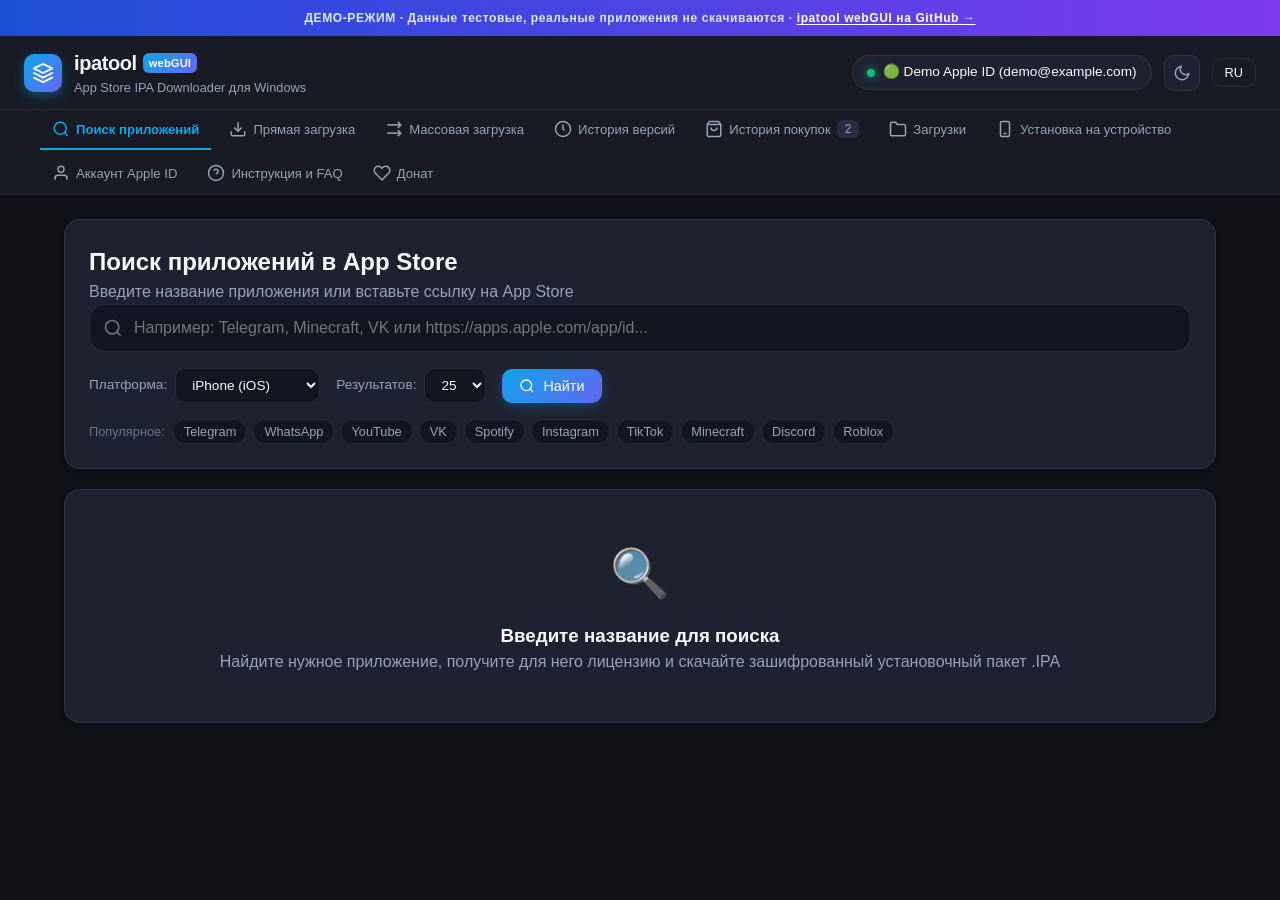
==== docs/index.html @ ceff1be1 "feat: rebase to latest upstream commit ed45c02 with kbsync, mcp, webGUI, tools and docs Co-authored-" ====
<!DOCTYPE html>
<html lang="ru" data-theme="dark">
<head>
  <meta charset="UTF-8">
  <meta name="viewport" content="width=device-width, initial-scale=1.0">
  <title>Демо ipatool webGUI — скачивание IPA из App Store</title>
  <meta name="description" content="Интерактивная демонстрация ipatool webGUI на тестовых данных: поиск, скачивание и установка IPA-файлов из App Store (iOS, iPadOS, tvOS). Исходный код, сборки и документация — в репозитории на GitHub.">
  <!-- The repository is the canonical destination: this page is only a demo
       of it, so all ranking signals are consolidated on the repo URL. It must
       stay indexable for the canonical hint to be seen at all. -->
  <link rel="canonical" href="https://github.com/pdx15/ipatool-sapfix-webGUI">
  <meta name="robots" content="index, follow">
  <meta property="og:type" content="website">
  <meta property="og:title" content="Демо ipatool webGUI — скачивание IPA из App Store">
  <meta property="og:description" content="Интерактивная демонстрация ipatool webGUI на тестовых данных. Исходный код и сборки — на GitHub.">
  <meta property="og:url" content="https://pdx15.github.io/ipatool-sapfix-webGUI/">
  <meta property="og:image" content="https://pdx15.github.io/ipatool-sapfix-webGUI/assets/social-preview.png">
  <meta name="twitter:card" content="summary_large_image">
  <link rel="stylesheet" href="assets/style.css">
</head>
<body>
  <div class="demo-banner">
    ДЕМО-РЕЖИМ · Данные тестовые, реальные приложения не скачиваются ·
    <a
      class="demo-banner-link"
      href="https://github.com/pdx15/ipatool-sapfix-webGUI"
      target="_blank"
      rel="noopener noreferrer"
      title="ipatool webGUI на GitHub: исходный код, сборки и документация"
    >ipatool webGUI на GitHub →</a>
  </div>
  <!-- Header / Navigation Bar -->
  <header class="navbar">
    <div class="nav-brand">
      <div class="brand-icon">
        <svg viewBox="0 0 24 24" fill="none" stroke="currentColor" stroke-width="2" stroke-linecap="round" stroke-linejoin="round">
          <path d="M12 2L2 7l10 5 10-5-10-5zM2 17l10 5 10-5M2 12l10 5 10-5"/>
        </svg>
      </div>
      <div class="brand-text">
        <span class="brand-title">ipatool <span class="badge-gui">webGUI</span></span>
        <span class="brand-subtitle" data-i18n="app_subtitle">App Store IPA Downloader для Windows</span>
      </div>
    </div>

    <!-- Right Controls -->
    <div class="nav-actions">
      <!-- Account Status Pill -->
      <div id="account-status-pill" class="account-pill" onclick="switchTab('account')">
        <span class="status-dot"></span>
        <span id="account-status-text" data-i18n="auth_checking">Проверка аккаунта...</span>
      </div>

      <!-- Theme Switcher -->
      <button id="theme-toggle" class="icon-btn" title="Сменить тему" onclick="toggleTheme()">
        <svg id="theme-icon-dark" viewBox="0 0 24 24" fill="none" stroke="currentColor" stroke-width="2" stroke-linecap="round" stroke-linejoin="round">
          <path d="M21 12.79A9 9 0 1 1 11.21 3 7 7 0 0 0 21 12.79z"></path>
        </svg>
        <svg id="theme-icon-light" style="display:none" viewBox="0 0 24 24" fill="none" stroke="currentColor" stroke-width="2" stroke-linecap="round" stroke-linejoin="round">
          <circle cx="12" cy="12" r="5"></circle>
          <line x1="12" y1="1" x2="12" y2="3"></line>
          <line x1="12" y1="21" x2="12" y2="23"></line>
          <line x1="4.22" y1="4.22" x2="5.64" y2="5.64"></line>
          <line x1="18.36" y1="18.36" x2="19.78" y2="19.78"></line>
          <line x1="1" y1="12" x2="3" y2="12"></line>
          <line x1="21" y1="12" x2="23" y2="12"></line>
          <line x1="4.22" y1="19.78" x2="5.64" y2="18.36"></line>
          <line x1="18.36" y1="5.64" x2="19.78" y2="4.22"></line>
        </svg>
      </button>

      <!-- Language Switcher -->
      <button id="lang-toggle" class="btn btn-outline btn-sm" onclick="toggleLanguage()">
        <span id="lang-label">RU</span>
      </button>
    </div>
  </header>

  <!-- Navigation Tabs -->
  <nav class="tabs-nav">
    <div class="tabs-container">
      <button class="tab-btn active" data-tab="search" onclick="switchTab('search')">
        <svg viewBox="0 0 24 24" fill="none" stroke="currentColor" stroke-width="2">
          <circle cx="11" cy="11" r="8"></circle><line x1="21" y1="21" x2="16.65" y2="16.65"></line>
        </svg>
        <span data-i18n="tab_search">Поиск приложений</span>
      </button>
      <button class="tab-btn" data-tab="direct" onclick="switchTab('direct')">
        <svg viewBox="0 0 24 24" fill="none" stroke="currentColor" stroke-width="2">
          <path d="M21 15v4a2 2 0 0 1-2 2H5a2 2 0 0 1-2-2v-4"></path>
          <polyline points="7 10 12 15 17 10"></polyline>
          <line x1="12" y1="15" x2="12" y2="3"></line>
        </svg>
        <span data-i18n="tab_direct">Прямая загрузка</span>
      </button>
      <button class="tab-btn" data-tab="batch" onclick="switchTab('batch')">
        <svg viewBox="0 0 24 24" fill="none" stroke="currentColor" stroke-width="2">
          <path d="M17 2.5l4 4-4 4"></path>
          <path d="M3 6.5h18"></path>
          <path d="M17 13.5l4 4-4 4"></path>
          <path d="M3 17.5h18"></path>
        </svg>
        <span data-i18n="tab_batch">Массовая загрузка</span>
      </button>
      <button class="tab-btn" data-tab="versions" onclick="switchTab('versions')">
        <svg viewBox="0 0 24 24" fill="none" stroke="currentColor" stroke-width="2">
          <circle cx="12" cy="12" r="10"></circle><polyline points="12 6 12 12 14 14"></polyline>
        </svg>
        <span data-i18n="tab_versions">История версий</span>
      </button>
      <button class="tab-btn" data-tab="purchases" onclick="switchTab('purchases')">
        <svg viewBox="0 0 24 24" fill="none" stroke="currentColor" stroke-width="2">
          <path d="M6 2L3 6v14a2 2 0 0 0 2 2h14a2 2 0 0 0 2-2V6l-3-4z"></path>
          <line x1="3" y1="6" x2="21" y2="6"></line>
          <path d="M16 10a4 4 0 0 1-8 0"></path>
        </svg>
        <span data-i18n="tab_purchases">История покупок</span>
        <span id="purchases-badge" class="badge" style="display:none">0</span>
      </button>
      <button class="tab-btn" data-tab="downloads" onclick="switchTab('downloads')">
        <svg viewBox="0 0 24 24" fill="none" stroke="currentColor" stroke-width="2">
          <path d="M22 19a2 2 0 0 1-2 2H4a2 2 0 0 1-2-2V5a2 2 0 0 1 2-2h5l2 3h9a2 2 0 0 1 2 2z"></path>
        </svg>
        <span data-i18n="tab_downloads">Загрузки</span>
        <span id="downloads-badge" class="badge badge-pulse" style="display:none">0</span>
      </button>
      <button class="tab-btn" data-tab="install" onclick="switchTab('install')">
        <svg viewBox="0 0 24 24" fill="none" stroke="currentColor" stroke-width="2">
          <rect x="6" y="2" width="12" height="20" rx="2"></rect>
          <line x1="10" y1="18" x2="14" y2="18"></line>
          <line x1="12" y1="2" x2="12" y2="2.01"></line>
        </svg>
        <span data-i18n="tab_install">Установка на устройство</span>
      </button>
      <button class="tab-btn" data-tab="account" onclick="switchTab('account')">
        <svg viewBox="0 0 24 24" fill="none" stroke="currentColor" stroke-width="2">
          <path d="M20 21v-2a4 4 0 0 0-4-4H8a4 4 0 0 0-4 4v2"></path>
          <circle cx="12" cy="7" r="4"></circle>
        </svg>
        <span data-i18n="tab_account">Аккаунт Apple ID</span>
      </button>
      <button class="tab-btn" data-tab="guide" onclick="switchTab('guide')">
        <svg viewBox="0 0 24 24" fill="none" stroke="currentColor" stroke-width="2">
          <circle cx="12" cy="12" r="10"></circle>
          <path d="M9.09 9a3 3 0 0 1 5.83 1c0 2-3 3-3 3"></path>
          <line x1="12" y1="17" x2="12.01" y2="17"></line>
        </svg>
        <span data-i18n="tab_guide">Инструкция и FAQ</span>
      </button>
      <button class="tab-btn" data-tab="donate" onclick="switchTab('donate')">
        <svg viewBox="0 0 24 24" fill="none" stroke="currentColor" stroke-width="2">
          <path d="M20.84 4.61a5.5 5.5 0 0 0-7.78 0L12 5.67l-1.06-1.06a5.5 5.5 0 0 0-7.78 7.78l1.06 1.06L12 21.23l7.78-7.78 1.06-1.06a5.5 5.5 0 0 0 0-7.78z"></path>
        </svg>
        <span data-i18n="tab_donate">Донат</span>
      </button>
    </div>
  </nav>

  <!-- Main Content Container -->
  <main class="main-content">

    <!-- TAB 1: Search -->
    <section id="tab-search" class="tab-content active">
      <!-- Search Banner / Input -->
      <div class="search-section card">
        <div class="search-header">
          <h2 data-i18n="search_title">Поиск приложений в App Store</h2>
          <p class="text-secondary" data-i18n="search_desc">Введите название приложения или вставьте ссылку на App Store</p>
        </div>

        <form id="search-form" onsubmit="handleSearch(event)" class="search-form">
          <div class="search-input-wrapper">
            <svg class="search-icon" viewBox="0 0 24 24" fill="none" stroke="currentColor" stroke-width="2">
              <circle cx="11" cy="11" r="8"></circle><line x1="21" y1="21" x2="16.65" y2="16.65"></line>
            </svg>
            <input 
              type="text" 
              id="search-input" 
              placeholder="Например: Telegram, Minecraft, VK или https://apps.apple.com/app/id..." 
              autocomplete="off"
            >
            <button type="button" id="search-clear-btn" class="clear-btn" onclick="clearSearch()" style="display:none">✕</button>
          </div>

          <div class="search-options">
            <div class="option-group">
              <label for="search-platform" data-i18n="platform_label">Платформа:</label>
              <select id="search-platform" class="select-control">
                <option value="iphone" selected>iPhone (iOS)</option>
                <option value="ipad">iPad (iPadOS)</option>
                <option value="appletv">Apple TV (tvOS)</option>
              </select>
            </div>

            <div class="option-group">
              <label for="search-limit" data-i18n="limit_label">Результатов:</label>
              <select id="search-limit" class="select-control">
                <option value="10">10</option>
                <option value="25" selected>25</option>
                <option value="50">50</option>
              </select>
            </div>

            <button type="submit" id="search-btn" class="btn btn-primary">
              <svg viewBox="0 0 24 24" fill="none" stroke="currentColor" stroke-width="2">
                <circle cx="11" cy="11" r="8"></circle><line x1="21" y1="21" x2="16.65" y2="16.65"></line>
              </svg>
              <span data-i18n="search_button">Найти</span>
            </button>
          </div>
        </form>

        <!-- Quick Tags -->
        <div class="popular-tags">
          <span class="tags-label" data-i18n="popular_searches">Популярное:</span>
          <div class="tags-list">
            <button type="button" class="tag-chip" onclick="quickSearch('Telegram')">Telegram</button>
            <button type="button" class="tag-chip" onclick="quickSearch('WhatsApp')">WhatsApp</button>
            <button type="button" class="tag-chip" onclick="quickSearch('YouTube')">YouTube</button>
            <button type="button" class="tag-chip" onclick="quickSearch('VK')">VK</button>
            <button type="button" class="tag-chip" onclick="quickSearch('Spotify')">Spotify</button>
            <button type="button" class="tag-chip" onclick="quickSearch('Instagram')">Instagram</button>
            <button type="button" class="tag-chip" onclick="quickSearch('TikTok')">TikTok</button>
            <button type="button" class="tag-chip" onclick="quickSearch('Minecraft')">Minecraft</button>
            <button type="button" class="tag-chip" onclick="quickSearch('Discord')">Discord</button>
            <button type="button" class="tag-chip" onclick="quickSearch('Roblox')">Roblox</button>
          </div>
        </div>
      </div>

      <!-- Search State / Results -->
      <div id="search-loading" class="state-container" style="display:none">
        <div class="spinner"></div>
        <p data-i18n="searching_status">Поиск приложений в Apple App Store...</p>
      </div>

      <div id="search-empty" class="state-container card">
        <div class="empty-icon">🔍</div>
        <h3 data-i18n="search_prompt_title">Введите название для поиска</h3>
        <p class="text-secondary" data-i18n="search_prompt_desc">Найдите нужное приложение, получите для него лицензию и скачайте зашифрованный установочный пакет .IPA</p>
      </div>

      <div id="search-no-results" class="state-container card" style="display:none">
        <div class="empty-icon">😕</div>
        <h3 data-i18n="no_results_title">Ничего не найдено</h3>
        <p class="text-secondary" data-i18n="no_results_desc">Попробуйте изменить поисковый запрос, проверить регион аккаунта или переключить платформу (iPhone / iPad).</p>
      </div>

      <!-- Results Grid -->
      <div id="search-results-wrapper" style="display:none">
        <!-- Removed-from-App-Store results (Apps_ID_List.txt) — shown first,
             since these apps are not reachable through the App Store search. -->
        <div id="removed-results-section" style="display:none">
          <div class="results-header">
            <h3 class="results-section-title" data-i18n="search_removed_title">Удалённые из App Store (доступны по ID)</h3>
            <span id="removed-results-count" class="results-count-text"></span>
          </div>
          <div id="removed-results-grid" class="apps-grid"></div>
        </div>

        <!-- Official App Store results (shown below the removed apps) -->
        <div id="official-results-section">
          <div class="results-header" id="official-results-header">
            <h3 class="results-section-title" data-i18n="search_official_title">Результаты App Store</h3>
            <span id="results-count" class="results-count-text">Найдено 0 приложений</span>
          </div>
          <div id="search-results-grid" class="apps-grid"></div>
        </div>
      </div>
    </section>

    <!-- TAB 2: Direct Download -->
    <section id="tab-direct" class="tab-content">
      <div class="card form-card">
        <div class="card-header">
          <h2 data-i18n="direct_title">Прямая загрузка приложения</h2>
          <p class="text-secondary" data-i18n="direct_desc">Загрузите приложение по Bundle ID, App ID или прямой ссылке на App Store</p>
        </div>

        <form id="direct-download-form" onsubmit="handleDirectDownload(event)" class="vertical-form">
          <div class="form-group">
            <label for="direct-app-id">
              <span data-i18n="direct_id_label">Идентификатор приложения (Bundle ID, App ID или Ссылка):</span>
              <span class="required">*</span>
            </label>
            <input 
              type="text" 
              id="direct-app-id" 
              class="input-control" 
              placeholder="например: org.telegram.Telegram-iOS, 686449807 или https://apps.apple.com/..."
              required
            >
            <small class="form-hint" data-i18n="direct_id_hint">Вы можете указать Bundle Identifier (например <code>com.example.app</code>), цифровой Track ID (например <code>686449807</code>) или ссылку на страницу в App Store.</small>
          </div>

          <div class="form-row">
            <div class="form-group col">
              <label for="direct-platform" data-i18n="platform_label">Платформа:</label>
              <select id="direct-platform" class="select-control">
                <option value="iphone" selected>iPhone (iOS)</option>
                <option value="ipad">iPad (iPadOS)</option>
                <option value="appletv">Apple TV (tvOS)</option>
              </select>
            </div>

            <div class="form-group col">
              <label for="direct-version-id" data-i18n="version_id_label">ID версии (необязательно):</label>
              <input 
                type="text" 
                id="direct-version-id" 
                class="input-control" 
                placeholder="Оставьте пустым для последней версии"
              >
            </div>
          </div>

          <div class="form-group">
            <label for="direct-output-path" data-i18n="output_folder_label">Папка для сохранения:</label>
            <div class="input-with-button">
              <input 
                type="text" 
                id="direct-output-path" 
                class="input-control" 
                placeholder="По умолчанию: текущая папка или Загрузки"
              >
              <button type="button" class="btn btn-outline" onclick="openOutputFolder()" title="Открыть текущую папку">
                📂 <span data-i18n="open_folder_btn">Открыть</span>
              </button>
            </div>
          </div>

          <div class="form-checkbox">
            <label class="checkbox-label">
              <input type="checkbox" id="direct-purchase" checked>
              <span class="checkbox-custom"></span>
              <span class="checkbox-text">
                <strong data-i18n="auto_purchase_title">Автоматически получить лицензию (Purchase)</strong>
                <small class="text-secondary" data-i18n="auto_purchase_desc">Необходимо, если приложение ещё ни разу не скачивалось с этого Apple ID (только для бесплатных приложений)</small>
              </span>
            </label>
          </div>

          <div class="form-actions">
            <button type="submit" id="direct-submit-btn" class="btn btn-primary btn-lg">
              <svg viewBox="0 0 24 24" fill="none" stroke="currentColor" stroke-width="2">
                <path d="M21 15v4a2 2 0 0 1-2 2H5a2 2 0 0 1-2-2v-4"></path>
                <polyline points="7 10 12 15 17 10"></polyline>
                <line x1="12" y1="15" x2="12" y2="3"></line>
              </svg>
              <span data-i18n="start_download_btn">Начать скачивание .IPA</span>
            </button>
          </div>
        </form>
      </div>
    </section>

    <!-- TAB: Batch Mass Download -->
    <section id="tab-batch" class="tab-content">
      <div class="card">
        <div class="card-header">
          <h2 data-i18n="batch_title">Массовая проверка и загрузка</h2>
          <p class="text-secondary" data-i18n="batch_desc">Загрузите текстовый файл со списком приложений (название и App ID). Каждый ID будет проверен через Прямую загрузку: приложения, ранее установленные на вашем Apple ID, скачиваются, а те, которых у вас никогда не было (ошибка «license is required»), будут отфильтрованы.</p>
        </div>

        <form id="batch-form" class="vertical-form">
          <div class="form-group">
            <label for="batch-file-input">
              <span data-i18n="batch_file_label">Файл со списком приложений (.txt):</span>
              <span class="required">*</span>
            </label>
            <div class="input-with-button">
              <input
                type="file"
                id="batch-file-input"
                class="input-control"
                accept=".txt,text/plain"
              >
            </div>
            <small class="form-hint" data-i18n="batch_file_hint">Каждая строка: название и числовой App ID, например <code>1Password 7: 568903335</code>. Поддерживаются также просто ID, ссылки на App Store и разделители «:», «-», «;», Tab или пробел.</small>
          </div>

          <div class="form-group">
            <label for="batch-paste-area" data-i18n="batch_paste_label">Или вставьте список текстом:</label>
            <textarea
              id="batch-paste-area"
              class="input-control"
              rows="5"
              placeholder="1Password 7: 568903335&#10;2ГИС: 1474481751&#10;568903335 246890568"
            ></textarea>
          </div>

          <div id="batch-parsed-summary" class="state-container" style="display:none">
            <p id="batch-parsed-count" class="text-secondary"></p>
          </div>

          <div class="form-row">
            <div class="form-group col">
              <label for="batch-platform" data-i18n="platform_label">Платформа:</label>
              <select id="batch-platform" class="select-control">
                <option value="iphone" selected>iPhone (iOS)</option>
                <option value="ipad">iPad (iPadOS)</option>
                <option value="appletv">Apple TV (tvOS)</option>
              </select>
            </div>

            <div class="form-group col">
              <label for="batch-output-path" data-i18n="output_folder_label">Папка для сохранения:</label>
              <div class="input-with-button">
                <input
                  type="text"
                  id="batch-output-path"
                  class="input-control"
                  placeholder="По умолчанию: текущая папка или Загрузки"
                >
                <button type="button" class="btn btn-outline" onclick="openOutputFolder()" title="Открыть текущую папку">
                  📂 <span data-i18n="open_folder_btn">Открыть</span>
                </button>
              </div>
            </div>
          </div>

          <div class="form-checkbox">
            <label class="checkbox-label">
              <input type="checkbox" id="batch-purchase">
              <span class="checkbox-custom"></span>
              <span class="checkbox-text">
                <strong data-i18n="batch_purchase_label">Автоматически получать лицензии (Purchase)</strong>
                <small class="text-secondary" data-i18n="batch_purchase_hint">Включено: приложение без лицензии будет приобретено перед проверкой/скачиванием (только бесплатные приложения). Отключено: такие приложения будут просто отфильтрованы и не скачаны.</small>
              </span>
            </label>
          </div>

          <div class="form-row">
            <div class="form-group col">
              <label for="batch-stall-timeout">
                <span data-i18n="batch_stall_label">Считать зависшим, если нет данных (сек):</span>
              </label>
              <input
                type="number"
                id="batch-stall-timeout"
                class="input-control"
                min="30"
                step="30"
                value="300"
              >
              <small class="form-hint" data-i18n="batch_stall_hint">Если приложение не отдаёт ни одного байта дольше этого времени, оно помечается «Зависло», и пакет переходит к следующему.</small>
            </div>

            <div class="form-group col">
              <label for="batch-item-timeout">
                <span data-i18n="batch_item_label">Лимит на одно приложение (сек):</span>
              </label>
              <input
                type="number"
                id="batch-item-timeout"
                class="input-control"
                min="60"
                step="60"
                value="1800"
              >
              <small class="form-hint" data-i18n="batch_item_hint">Жёсткий предел на все этапы одного приложения: лицензия + скачивание + подпись.</small>
            </div>
          </div>

          <div class="form-row">
            <div class="form-group col">
              <label for="batch-check-timeout">
                <span data-i18n="batch_check_item_label">Лимит на одну проверку (сек):</span>
              </label>
              <input
                type="number"
                id="batch-check-timeout"
                class="input-control"
                min="30"
                step="30"
                value="180"
              >
            </div>
          </div>

          <div class="form-actions">
            <button type="submit" id="batch-check-btn" class="btn btn-primary btn-lg">
              <svg viewBox="0 0 24 24" fill="none" stroke="currentColor" stroke-width="2">
                <circle cx="11" cy="11" r="8"></circle><line x1="21" y1="21" x2="16.65" y2="16.65"></line>
              </svg>
              <span data-i18n="batch_check_btn">Проверить по Apple ID</span>
            </button>
          </div>
        </form>
      </div>

      <!-- Batch Check Progress -->
      <div id="batch-check-progress-card" class="card" style="display:none">
        <div class="card-header">
          <h3 data-i18n="batch_check_progress_title">Проверка приложений через Прямую загрузку...</h3>
          <p class="text-secondary" id="batch-check-progress-text"></p>
        </div>
        <div class="dl-progress-bar-bg">
          <div id="batch-check-progress-fill" class="dl-progress-bar-fill" style="width:0%"></div>
        </div>
        <div class="dl-progress-stats">
          <span id="batch-check-progress-percent">0%</span>
        </div>
      </div>

      <!-- Batch Results -->
      <div id="batch-results-card" class="card" style="display:none">
        <div class="card-header flex-between">
          <div>
            <h3 data-i18n="batch_results_title">Результаты проверки</h3>
            <p class="text-secondary" id="batch-results-summary"></p>
          </div>
          <div class="app-actions">
            <button class="btn btn-outline btn-sm" onclick="batchSelectAll(true)">
              <span data-i18n="batch_select_all">Выбрать все</span>
            </button>
            <button class="btn btn-outline btn-sm" onclick="batchSelectAll(false)">
              <span data-i18n="batch_select_none">Снять все</span>
            </button>
            <button id="batch-download-btn" class="btn btn-primary btn-sm" onclick="startBatchDownload()">
              <span id="batch-download-btn-text" data-i18n="batch_download_selected">Скачать выбранные</span>
            </button>
            <button id="batch-save-btn" class="btn btn-outline btn-sm" onclick="saveBatchList()">
              💾 <span data-i18n="batch_save_list">Сохранить список (.txt)</span>
            </button>
          </div>
        </div>

        <div id="batch-available-list" class="apps-grid" style="margin-top:16px"></div>

        <div id="batch-filtered-box" style="margin-top:24px; display:none">
          <h4 class="text-secondary" data-i18n="batch_filtered_title">Отфильтрованы (нет лицензии на Apple ID):</h4>
          <div id="batch-filtered-list" class="batch-filtered-list" style="margin-top:8px"></div>
        </div>
      </div>

      <!-- Batch Download Progress -->
      <div id="batch-download-card" class="card" style="display:none">
        <div class="card-header">
          <h3 data-i18n="batch_download_progress_title">Массовое скачивание...</h3>
          <p class="text-secondary" id="batch-download-progress-text"></p>
        </div>
        <div class="dl-progress-bar-bg">
          <div id="batch-download-progress-fill" class="dl-progress-bar-fill" style="width:0%"></div>
        </div>
        <div class="dl-progress-stats">
          <span id="batch-download-progress-percent">0%</span>
          <span id="batch-download-progress-detail"></span>
        </div>
        <div id="batch-download-items" style="margin-top:16px"></div>
        <div id="batch-download-actions" class="batch-download-actions" style="margin-top:16px; display:none">
          <button id="batch-retry-btn" class="btn btn-outline btn-sm" onclick="retryBatchFailed()">
            🔁 <span data-i18n="batch_retry_failed">Повторить неудачные</span><span id="batch-retry-count"></span>
          </button>
        </div>
      </div>
    </section>

    <!-- TAB 3: Version History -->
    <section id="tab-versions" class="tab-content">
      <div class="card">
        <div class="card-header">
          <h2 data-i18n="versions_title">История версий приложения</h2>
          <p class="text-secondary" data-i18n="versions_desc">Просмотр всех предыдущих сборок и скачивание старых версий приложения</p>
        </div>

        <form id="versions-search-form" onsubmit="handleFetchVersions(event)" class="search-form">
          <div class="search-input-wrapper">
            <input 
              type="text" 
              id="versions-input" 
              placeholder="Введите Bundle ID (например, org.telegram.Telegram-iOS) или App ID"
              required
            >
          </div>
          <button type="submit" id="versions-btn" class="btn btn-primary">
            <span data-i18n="fetch_versions_btn">Получить версии</span>
          </button>
        </form>

        <div id="versions-loading" class="state-container" style="display:none">
          <div class="spinner"></div>
          <p data-i18n="fetching_versions_status">Запрос списка сборок с серверов Apple...</p>
        </div>

        <div id="versions-container" class="versions-result-wrapper" style="display:none">
          <div class="versions-meta-card">
            <div class="versions-header-info">
              <h3 id="versions-app-title">Приложение</h3>
              <span id="versions-count-badge" class="badge">0 версий</span>
            </div>
            <p id="versions-app-bundle" class="text-secondary"></p>
          </div>

          <div id="versions-pager-top" class="versions-pager-slot"></div>

          <div class="versions-table-wrapper">
            <table class="versions-table">
              <thead>
                <tr>
                  <th data-i18n="version_col_build">ID сборки (Version ID)</th>
                  <th data-i18n="version_col_display">Версия (Display)</th>
                  <th data-i18n="version_col_date">Дата выхода</th>
                  <th data-i18n="version_col_action">Действие</th>
                </tr>
              </thead>
              <tbody id="versions-table-body"></tbody>
            </table>
          </div>

          <div id="versions-pager-bottom" class="versions-pager-slot"></div>
        </div>
      </div>
    </section>

    <!-- TAB: Purchase history -->
    <section id="tab-purchases" class="tab-content">
      <div class="card">
        <div class="card-header flex-between">
          <div>
            <h2 data-i18n="purchases_title">История покупок</h2>
            <p class="text-secondary" data-i18n="purchases_desc">Все приложения, приобретённые на этом Apple ID. Список загружается один раз при входе и обновляется по кнопке.</p>
          </div>
          <div class="purchases-actions">
            <span id="purchases-updated" class="text-muted purchases-updated"></span>
            <button type="button" id="purchases-refresh-btn" class="btn btn-outline" onclick="refreshPurchases(true)">
              <svg viewBox="0 0 24 24" fill="none" stroke="currentColor" stroke-width="2" width="16" height="16">
                <polyline points="23 4 23 10 17 10"></polyline>
                <polyline points="1 20 1 14 7 14"></polyline>
                <path d="M3.51 9a9 9 0 0 1 14.85-3.36L23 10M1 14l4.64 4.36A9 9 0 0 0 20.49 15"></path>
              </svg>
              <span data-i18n="purchases_refresh">Обновить</span>
            </button>
          </div>
        </div>

        <div class="purchases-toolbar">
          <div class="search-input-wrapper">
            <input type="text" id="purchases-filter" data-i18n-placeholder="purchases_filter_placeholder" placeholder="Фильтр по названию, Bundle ID или App ID" oninput="renderPurchases()">
          </div>
          <div class="purchases-toolbar-right">
            <span id="purchases-count-badge" class="badge">0</span>
            <button type="button" class="btn btn-outline btn-sm" onclick="exportPurchasesList()">
              <span data-i18n="purchases_export">Сохранить список (.txt)</span>
            </button>
          </div>
        </div>

        <div id="purchases-need-auth" class="state-container" style="display:none">
          <div class="empty-icon">🔐</div>
          <p data-i18n="purchases_need_auth">Войдите в Apple ID во вкладке «Аккаунт», чтобы увидеть историю покупок</p>
        </div>

        <div id="purchases-loading" class="state-container" style="display:none">
          <div class="spinner"></div>
          <p data-i18n="purchases_loading">Загрузка истории покупок с серверов Apple...</p>
        </div>

        <div id="purchases-error" class="state-container" style="display:none">
          <div class="empty-icon">⚠️</div>
          <p id="purchases-error-text" class="text-secondary"></p>
          <button type="button" class="btn btn-primary" style="margin-top:12px" onclick="refreshPurchases(true)">
            <span data-i18n="purchases_retry">Повторить</span>
          </button>
        </div>

        <div id="purchases-empty" class="state-container" style="display:none">
          <div class="empty-icon">🛍️</div>
          <p data-i18n="purchases_empty">На этом Apple ID нет приобретённых приложений</p>
        </div>

        <div id="purchases-container" class="versions-result-wrapper" style="display:none">
          <div class="versions-table-wrapper">
            <table class="versions-table purchases-table">
              <thead>
                <tr>
                  <th data-i18n="purchases_col_app">Приложение</th>
                  <th data-i18n="purchases_col_bundle">Bundle ID</th>
                  <th data-i18n="purchases_col_appid">App ID</th>
                  <th data-i18n="purchases_col_date">Дата покупки</th>
                  <th data-i18n="purchases_col_action">Действие</th>
                </tr>
              </thead>
              <tbody id="purchases-table-body"></tbody>
            </table>
          </div>
        </div>
      </div>
    </section>

    <!-- TAB 4: Downloads -->
    <section id="tab-downloads" class="tab-content">
      <div class="downloads-layout">
        <!-- Active Downloads -->
        <div class="card">
          <div class="card-header flex-between">
            <div>
              <h2 data-i18n="active_downloads_title">Активные загрузки</h2>
              <p class="text-secondary" data-i18n="active_downloads_desc">Текущие процессы скачивания и обработки пакетов</p>
            </div>
            <button class="btn btn-outline btn-sm" onclick="openOutputFolder()">
              📂 <span data-i18n="open_downloads_folder">Открыть папку загрузок</span>
            </button>
          </div>

          <div id="active-downloads-list" class="active-downloads-container">
            <div id="no-active-downloads" class="empty-state-mini">
              <p class="text-secondary" data-i18n="no_active_downloads">Нет активных загрузок</p>
            </div>
          </div>
        </div>

        <!-- Download History -->
        <div class="card">
          <div class="card-header flex-between">
            <div>
              <h3 data-i18n="download_history_title">История завершенных загрузок</h3>
              <p class="text-secondary" data-i18n="download_history_desc">Скачанные файлы .IPA на вашем компьютере</p>
            </div>
            <button class="btn btn-outline btn-sm" onclick="refreshDownloadsHistory()">
              🔄 <span data-i18n="refresh_btn">Обновить</span>
            </button>
          </div>

          <div id="downloads-history-list" class="history-list">
            <div id="no-history-downloads" class="empty-state-mini">
              <p class="text-secondary" data-i18n="no_history_downloads">История пока пуста</p>
            </div>
          </div>
        </div>
      </div>
    </section>

    <!-- TAB: Install .IPA on connected iOS device -->
    <section id="tab-install" class="tab-content">
      <div class="install-layout">
        <!-- Devices Card -->
        <div class="card">
          <div class="card-header flex-between">
            <div>
              <h2 data-i18n="install_devices_title">Подключенные устройства iOS</h2>
              <p class="text-secondary" data-i18n="install_devices_desc">Обнаруживаются автоматически через libimobiledevice (idevice_id / idevicedeviceinfo)</p>
            </div>
            <button class="btn btn-outline" onclick="refreshInstallDevices()">
              🔄 <span data-i18n="refresh_btn">Обновить</span>
            </button>
          </div>

          <div id="install-devices-loading" class="state-container" style="display:none">
            <div class="spinner"></div>
            <p data-i18n="install_devices_scanning">Поиск подключенных устройств...</p>
          </div>

          <div id="install-devices-empty" class="empty-state-mini" style="display:block">
            <p class="text-secondary" data-i18n="install_no_devices">Подключите iPhone/iPad по кабелю и нажмите «Обновить»</p>
          </div>

          <div id="install-devices-list" class="install-devices-grid"></div>

          <div id="install-tools-warning" class="info-alert" style="display:none; margin-top:16px">
            <span class="alert-icon">⚠️</span>
            <div>
              <strong data-i18n="install_tools_missing_title">Не найден ideviceinstaller</strong>
              <p id="install-tools-warning-text" data-i18n="install_tools_missing_desc">Для установки нужен ideviceinstaller из libimobiledevice. На macOS: <code>brew install libimobiledevice</code>. На Windows установите iDevice Suite / сборку libimobiledevice и положите <code>ideviceinstaller.exe</code> в PATH.</p>
            </div>
          </div>

          <div id="install-driver-card" class="info-alert" style="display:none; margin-top:16px">
            <span class="alert-icon" id="install-driver-icon">🖥️</span>
            <div>
              <strong id="install-driver-title" data-i18n="install_driver_check_title">Драйвер Apple Mobile Device Support</strong>
              <p id="install-driver-text">Проверка драйвера...</p>
              <span id="install-driver-links" style="margin-top:8px; display:inline-flex; gap:8px; flex-wrap:wrap;"></span>
            </div>
          </div>
        </div>

        <!-- Upload and Install Card -->
        <div class="card">
          <div class="card-header">
            <h2 data-i18n="install_upload_title">Выберите файл .IPA</h2>
            <p class="text-secondary" data-i18n="install_upload_desc">Выберите скачанный .IPA, укажите устройство и установите его на iPhone/iPad</p>
          </div>

          <form id="install-form" onsubmit="handleInstallSubmit(event)" class="vertical-form">
            <div class="form-group">
              <label for="install-device-select">
                <span data-i18n="install_device_label">Устройство:</span>
                <span class="required">*</span>
              </label>
              <select id="install-device-select" class="select-control" required>
                <option value="" data-i18n="install_device_select_placeholder">— выберите устройство —</option>
              </select>
            </div>

            <div class="form-group">
              <label for="install-file-input" data-i18n="install_file_label">Файл .IPA:</label>
              <div class="file-dropzone" onclick="document.getElementById('install-file-input').click()">
                <input type="file" id="install-file-input" accept=".ipa,application/octet-stream" style="display:none" onchange="updateInstallFileChosen()">
                <div class="dropzone-content">
                  <span class="dropzone-icon" id="install-drop-icon">📦</span>
                  <span id="install-drop-text" data-i18n="install_dropzone_text">Нажмите, чтобы выбрать .ipa файл</span>
                </div>
              </div>
            </div>

            <div class="form-actions">
              <button type="submit" id="install-submit-btn" class="btn btn-primary btn-lg full-width">
                📲 <span data-i18n="install_button">Установить на устройство</span>
              </button>
            </div>
          </form>
        </div>

        <!-- Install Progress Card -->
        <div id="install-progress-card" class="card full-grid-width" style="display:none">
          <div class="card-header">
            <h3 data-i18n="install_progress_title">Установка...</h3>
            <p class="text-secondary" id="install-progress-subtitle">—</p>
          </div>

          <div class="dl-progress-bar-bg">
            <div id="install-progress-fill" class="dl-progress-bar-fill" style="width:0%"></div>
          </div>
          <div class="dl-progress-stats">
            <span id="install-progress-percent">0%</span>
            <span id="install-progress-message">—</span>
          </div>

          <details class="install-log-details" style="margin-top:16px">
            <summary data-i18n="install_log_title">Журнал ideviceinstaller</summary>
            <pre id="install-progress-log" class="install-log-output"></pre>
          </details>
        </div>
      </div>
    </section>

    <!-- TAB 5: Account & Sessions -->
    <section id="tab-account" class="tab-content">
      <div class="account-grid">

        <!-- Account Status Card -->
        <div class="card account-card">
          <div class="card-header">
            <h2 data-i18n="account_card_title">Текущий Apple ID</h2>
            <p class="text-secondary" data-i18n="account_card_desc">Состояние авторизации и сведения об активной сессии</p>
          </div>

          <!-- Logged In State -->
          <div id="account-logged-in-box" class="account-details" style="display:none">
            <div class="account-user-header">
              <div class="account-avatar">
                <span id="account-initials">A</span>
              </div>
              <div class="account-user-meta">
                <h3 id="account-user-name">Имя Фамилия</h3>
                <span id="account-user-email" class="text-secondary">email@example.com</span>
                <span class="badge badge-success" data-i18n="badge_authenticated">Авторизован</span>
              </div>
            </div>

            <div class="account-info-grid">
              <div class="info-item">
                <span class="info-label" data-i18n="info_country">Регион App Store:</span>
                <span id="account-country" class="info-value">—</span>
              </div>
              <div class="info-item">
                <span class="info-label" data-i18n="info_dsid">DSID:</span>
                <span id="account-dsid" class="info-value mono">—</span>
              </div>
              <div class="info-item">
                <span class="info-label" data-i18n="info_keychain">Хранилище сессии:</span>
                <span class="info-value text-success" data-i18n="info_keychain_ok">Системное хранилище Windows</span>
              </div>
            </div>

            <div class="account-actions">
              <button class="btn btn-outline" onclick="exportSession()">
                📤 <span data-i18n="export_session_btn">Экспорт сессии (JSON)</span>
              </button>
              <button class="btn btn-danger" onclick="confirmLogout()">
                🚪 <span data-i18n="logout_btn">Выйти из аккаунта</span>
              </button>
            </div>
          </div>

          <!-- Logged Out / Login Form State -->
          <div id="account-logged-out-box">
            <div class="login-intro">
              <div class="login-shield-icon">🔐</div>
              <h3 data-i18n="login_prompt_title">Вход в Apple ID</h3>
              <p class="text-secondary" data-i18n="login_prompt_desc">Авторизация необходима для получения лицензий и зашифрованных установочных файлов из App Store.</p>
            </div>

            <form id="login-form" onsubmit="handleLogin(event)" class="vertical-form">
              <div class="form-group">
                <label for="login-email">
                  <span data-i18n="login_email_label">Apple ID (Email):</span>
                  <span class="required">*</span>
                </label>
                <input 
                  type="email" 
                  id="login-email" 
                  class="input-control" 
                  placeholder="name@example.com"
                  required
                >
              </div>

              <div class="form-group">
                <label for="login-password">
                  <span data-i18n="login_password_label">Пароль Apple ID:</span>
                  <span class="required">*</span>
                </label>
                <div class="password-input-wrapper">
                  <input 
                    type="password" 
                    id="login-password" 
                    class="input-control" 
                    placeholder="••••••••••••"
                    required
                  >
                  <button type="button" class="icon-btn-inline" onclick="togglePasswordVisibility('login-password')">👁️</button>
                </div>
                <small class="form-hint" data-i18n="login_security_hint">Пароль передается напрямую на защищенные серверы Apple (SRP-6a/GSA) и не сохраняется третьими лицами.</small>
              </div>

              <div class="form-actions">
                <button type="submit" id="login-submit-btn" class="btn btn-primary btn-lg full-width">
                  <span data-i18n="login_btn">Войти в Apple ID</span>
                </button>
                <!-- Alternative macOS-only login: GSA -> MZFinance (stable,
                     bypasses the glitchy native/fast path). Visible only on macOS. -->
                <button type="button" id="login-test-btn" class="btn btn-outline btn-lg full-width" style="display:none" onclick="handleTestLogin(event)">
                  <span data-i18n="login_test_btn">Войти в Apple ID SKIP</span>
                </button>
                <small class="form-hint" id="login-test-hint" style="display:none" data-i18n="login_test_hint">Если при авторизации через «Войти в Apple ID» возникают ошибки (HTTP 403, «An unknown error has occurred», ошибки GSA/SRP или проблемы с 2FA), используйте альтернативный метод авторизации через «Войти в Apple ID SKIP».</small>
              </div>
            </form>
          </div>
        </div>

        <!-- Session Import / Export Card -->
        <div class="card">
          <div class="card-header">
            <h3 data-i18n="session_mgmt_title">Сессии и Перенос</h3>
            <p class="text-secondary" data-i18n="session_mgmt_desc">Импортируйте сессию, созданную на другом устройстве, чтобы не вводить пароль и 2FA повторно</p>
          </div>

          <div class="session-tools">
            <div class="tool-box">
              <h4 data-i18n="import_session_title">📥 Импорт файла сессии</h4>
              <p class="text-secondary" data-i18n="import_session_desc">Выберите ранее сохраненный файл <code>account-session.json</code>:</p>
              
              <div class="file-dropzone" onclick="document.getElementById('session-file-input').click()">
                <input type="file" id="session-file-input" accept=".json" style="display:none" onchange="handleSessionFileUpload(event)">
                <div class="dropzone-content">
                  <span class="dropzone-icon">📄</span>
                  <span data-i18n="dropzone_text">Нажмите, чтобы выбрать .json файл сессии</span>
                </div>
              </div>

              <div class="paste-json-box">
                <label for="session-json-textarea" data-i18n="paste_json_label">Или вставьте JSON сессии напрямую:</label>
                <textarea id="session-json-textarea" class="textarea-control" rows="3" placeholder='{"email":"...","passwordToken":"..."}'></textarea>
                <button class="btn btn-outline btn-sm" onclick="importSessionFromText()">
                  <span data-i18n="import_text_btn">Импортировать из текста</span>
                </button>
              </div>
            </div>
          </div>
        </div>

        <!-- iCloud Presence Check Card (Windows-only; hidden on macOS) -->
        <div class="card full-grid-width" id="icloud-presence-card">
          <div class="card-header">
            <h3 data-i18n="anisette_card_title">⚙️ Проверка iCloud для Windows</h3>
            <p class="text-secondary" data-i18n="anisette_card_desc">Проверьте, установлена ли нужная версия iCloud на этом компьютере</p>
          </div>

          <div class="anisette-info-content">
            <div class="info-alert">
              <span class="alert-icon" id="icloud-status-icon">💡</span>
              <div>
                <strong data-i18n="anisette_alert_title">Для Windows-версии ipatool:</strong>
                <p id="icloud-status-text">Проверка установленного iCloud…</p>
                <p id="icloud-status-actions" style="margin-top:8px;">
                  <a id="icloud-download-link" href="#" target="_blank" rel="noopener" class="btn btn-outline btn-sm" style="display:none;">
                    ⬇️ <span data-i18n="icloud_download_btn">Скачать iCloud для Windows</span>
                  </a>
                </p>
              </div>
            </div>
          </div>
        </div>

      </div>
    </section>

    <!-- TAB 6: User Guide & FAQ -->
    <section id="tab-guide" class="tab-content">
      <div class="guide-container">
        
        <!-- FAQ Card -->
        <div class="card">
          <div class="card-header">
            <h2 data-i18n="faq_title">Часто задаваемые вопросы (FAQ)</h2>
          </div>

          <div class="faq-accordion">
            <details class="faq-item">
              <summary class="faq-question" data-i18n="faq_q1">Зачем нужен вход в Apple ID?</summary>
              <div class="faq-answer" data-i18n="faq_a1">
                <p>Серверы Apple App Store выдают установочные пакеты <code>.ipa</code> только авторизованным пользователям. Авторизация нужна, чтобы Apple сгенерировала персональную цифровую подпись (<code>sinf</code>) и лицензию на приложение для вашего аккаунта.</p>
              </div>
            </details>

            <details class="faq-item">
              <summary class="faq-question" data-i18n="faq_q2">Безопасно ли вводить пароль от Apple ID в ipatool?</summary>
              <div class="faq-answer" data-i18n="faq_a2">
                <p>Да. Программа является полностью открытым исходным кодом (Open Source). Ваши учетные данные передаются исключительно на официальные защищенные серверы Apple (<code>auth.itunes.apple.com</code> / <code>gsa.apple.com</code>) с использованием криптографического протокола SRP-6a. Данные не передаются никаким сторонним серверам.</p>
              </div>
            </details>

            <details class="faq-item">
              <summary class="faq-question" data-i18n="faq_q3">Что делать, если при скачивании пишет "license required"?</summary>
              <div class="faq-answer" data-i18n="faq_a3">
                <p>Это означает, что это приложение ещё никогда не приобреталось с вашего Apple ID. Просто нажмите кнопку <strong>"Получить лицензию"</strong> на карточке приложения или поставьте галочку <em>"Автоматически получить лицензию (Purchase)"</em> при скачивании.</p>
              </div>
            </details>

            <details class="faq-item">
              <summary class="faq-question" data-i18n="faq_q4">Можно ли скачивать платные приложения?</summary>
              <div class="faq-answer" data-i18n="faq_a4">
                <p>Вы можете скачивать платные приложения, если вы ранее уже купили их со своего Apple ID. Бесплатное автоматическое приобретение лицензии через ipatool работает только для бесплатных приложений App Store.</p>
              </div>
            </details>

            <details class="faq-item">
              <summary class="faq-question" data-i18n="faq_q5">Как скачать старую версию приложения?</summary>
              <div class="faq-answer" data-i18n="faq_a5">
                <p>Перейдите во вкладку <strong>"История версий"</strong> (или нажмите кнопку "Версии" на карточке приложения). Программа отобразит все когда-либо выпущенные версии приложения. Выберите нужную сборку и нажмите "Скачать".</p>
              </div>
            </details>

            <details class="faq-item">
              <summary class="faq-question" data-i18n="faq_q6">Где сохраняются скачанные файлы .IPA?</summary>
              <div class="faq-answer" data-i18n="faq_a6">
                <p>По умолчанию файлы сохраняются в рабочую папку программы или в папку "Загрузки". Вы можете открыть папку в любой момент, нажав кнопку <strong>"📂 Открыть папку загрузок"</strong> во вкладке "Загрузки".</p>
              </div>
            </details>

            <details class="faq-item">
              <summary class="faq-question" data-i18n="faq_q7">Что делать, если при скачивании появляется ошибка "invalid response"?</summary>
              <div class="faq-answer" data-i18n="faq_a7">
                <p>Если вы получаете ошибку <code>invalid response: Apple Media Services Terms and Conditions have changed</code>, это означает, что Apple обновила условия использования, и ваш аккаунт ещё не принял новые условия.</p>
                <p><strong data-i18n="faq_a7_fix_title">Как исправить:</strong></p>
                <ol>
                  <li data-i18n="faq_a7_step1">Откройте App Store на вашем iPhone, iPad или Mac</li>
                  <li data-i18n="faq_a7_step2">Войдите в тот же Apple ID, если потребуется</li>
                  <li data-i18n="faq_a7_step3">Начните скачивание любого приложения (можно попробовать то, с которым была ошибка, например Insta360) - это должно вызвать окно с новыми условиями</li>
                  <li data-i18n="faq_a7_step4">Примите новые условия и соглашения при появлении запроса</li>
                  <li data-i18n="faq_a7_step5">После принятия условий ipatool должен снова работать нормально</li>
                </ol>
                <p data-i18n="faq_a7_note">Это стандартная процедура Apple при обновлении их юридических условий. После принятия через официальное приложение Apple ошибка будет устранена.</p>
              </div>
            </details>
          </div>
        </div>

      </div>
    </section>

    <!-- TAB 7: Donate -->
    <section id="tab-donate" class="tab-content">
      <div class="card">
        <div class="donate-container">
          <div class="donate-content">
            <div class="donate-icon">💛</div>
            <h2 data-i18n="donate_title">Поддержать проект</h2>
            <p class="text-secondary" data-i18n="donate_desc">Если вы хотите безвозмездно поддержать проект, то можно это сделать по ссылке ниже или через QR-код:</p>
            <div class="donate-actions">
              <a
                class="btn btn-primary btn-lg"
                href="https://pay.cloudtips.ru/p/1569852d"
                target="_blank"
                rel="noopener noreferrer"
              >
                💙 <span data-i18n="donate_button">Поддержать проект через Cloudtips</span>
              </a>
            </div>
          </div>
          <div class="donate-qr">
            <img src="/api/qrcode" alt="" class="donate-qr-img">
            <span class="text-secondary donate-qr-caption" data-i18n="donate_qr_caption">QR-код для поддержки проекта</span>
          </div>
        </div>

        <!-- Crypto wallets. Intentionally left untranslated: the labels,
             network names and addresses must stay identical in every UI
             language, so this block carries no data-i18n keys. -->
        <div class="donate-crypto">
          <h3 class="donate-crypto-title">Crypto wallets</h3>
          <div class="versions-table-wrapper">
            <table class="versions-table">
              <thead>
                <tr>
                  <th>Crypto Currency</th>
                  <th>Network</th>
                  <th>Wallet ID</th>
                </tr>
              </thead>
              <tbody>
                <tr>
                  <td><strong>USDT</strong></td>
                  <td>TRC20</td>
                  <td>
                    <code>TGm951N5TpuBKayeAP6vL8wAdB9vEvdMyo</code>
                    <button type="button" class="copy-icon-btn" onclick="copyToClipboard('TGm951N5TpuBKayeAP6vL8wAdB9vEvdMyo')" title="Copy">📋</button>
                  </td>
                </tr>
                <tr>
                  <td><strong>USDT</strong></td>
                  <td>ERC20</td>
                  <td>
                    <code>0xd938130bce0C9A6a8F83dDe4fEAF6A86847c148B</code>
                    <button type="button" class="copy-icon-btn" onclick="copyToClipboard('0xd938130bce0C9A6a8F83dDe4fEAF6A86847c148B')" title="Copy">📋</button>
                  </td>
                </tr>
                <tr>
                  <td><strong>BTC</strong></td>
                  <td>—</td>
                  <td>
                    <code>c1qhg00wd03fnhdpwhg8fa4a3tpshhmsf0uslw8nf</code>
                    <button type="button" class="copy-icon-btn" onclick="copyToClipboard('c1qhg00wd03fnhdpwhg8fa4a3tpshhmsf0uslw8nf')" title="Copy">📋</button>
                  </td>
                </tr>
              </tbody>
            </table>
          </div>
        </div>
      </div>
    </section>

  </main>

  <!-- 2FA Verification Modal Dialog -->
  <div id="two-factor-modal" class="modal-overlay" style="display:none">
    <div class="modal-card">
      <div class="modal-header">
        <div class="modal-icon">📲</div>
        <h3 data-i18n="modal_2fa_title">Двухфакторная аутентификация</h3>
        <p class="text-secondary" data-i18n="modal_2fa_desc">Введите 6-значный проверочный код, отправленный на ваши устройства Apple или в SMS</p>
      </div>

      <form id="two-factor-form" onsubmit="handle2FASubmit(event)">
        <div class="two-factor-inputs">
          <input type="text" id="two-factor-code" class="input-control code-input" maxlength="6" pattern="[0-9]{6}" placeholder="123456" autofocus required>
        </div>

        <div class="modal-actions">
          <button type="button" class="btn btn-outline" onclick="close2FAModal()">
            <span data-i18n="cancel_btn">Отмена</span>
          </button>
          <button type="submit" id="two-factor-submit-btn" class="btn btn-primary">
            <span data-i18n="verify_btn">Подтвердить</span>
          </button>
        </div>
      </form>
    </div>
  </div>

  <!-- Download Progress / Details Modal Dialog -->
  <div id="download-modal" class="modal-overlay" style="display:none">
    <div class="modal-card">
      <div class="modal-header">
        <div id="dl-modal-icon" class="modal-app-icon">📦</div>
        <h3 id="dl-modal-title">Скачивание приложения</h3>
        <p id="dl-modal-subtitle" class="text-secondary">Подготовка к загрузке...</p>
      </div>

      <div class="dl-progress-box">
        <div class="dl-progress-bar-bg">
          <div id="dl-progress-bar-fill" class="dl-progress-bar-fill" style="width: 0%"></div>
        </div>
        <div class="dl-progress-stats">
          <span id="dl-progress-percent">0%</span>
          <span id="dl-progress-bytes">0 / 0 MB</span>
          <span id="dl-progress-speed">—</span>
        </div>
      </div>

      <div id="dl-steps-list" class="dl-steps">
        <div class="dl-step active" id="step-license">
          <span class="step-icon">1</span>
          <span class="step-text" data-i18n="step_license">Проверка лицензии / Покупка</span>
        </div>
        <div class="dl-step" id="step-download">
          <span class="step-icon">2</span>
          <span class="step-text" data-i18n="step_download">Загрузка пакета .IPA из App Store</span>
        </div>
        <div class="dl-step" id="step-sinf">
          <span class="step-icon">3</span>
          <span class="step-text" data-i18n="step_sinf">Применение цифровой подписи (sinf)</span>
        </div>
        <div class="dl-step" id="step-complete">
          <span class="step-icon">4</span>
          <span class="step-text" data-i18n="step_complete">Готово к установке</span>
        </div>
      </div>

      <div id="dl-error-box" class="alert-error" style="display:none">
        <span id="dl-error-text">Произошла ошибка</span>
      </div>

      <div id="dl-warning-box" class="alert-warning" style="display:none">
        <span id="dl-warning-text"></span>
      </div>

      <div class="modal-actions">
        <button type="button" id="dl-modal-cancel-btn" class="btn btn-outline" onclick="closeDownloadModal()">
          <span data-i18n="close_btn">Закрыть</span>
        </button>
        <button type="button" id="dl-modal-open-btn" class="btn btn-primary" style="display:none" onclick="openCompletedFolder()">
          📂 <span data-i18n="open_in_explorer_btn">Показать в проводнике</span>
        </button>
      </div>
    </div>
  </div>

  <!-- Toast Notification Container -->
  <div id="toast-container" class="toast-container"></div>

  <!-- App JS -->
  <script src="demo-api.js"></script>
  <script src="assets/app.js"></script>
</body>
</html>
---- docs/assets/style.css ----
/* ipatool GUI — Modern Fluent & Apple Style CSS */
:root {
  --bg-primary: #0f1117;
  --bg-secondary: #181b24;
  --bg-card: #1e2230;
  --bg-card-hover: #262b3d;
  --bg-input: #131620;
  --bg-elevated: #282e42;
  --border-color: rgba(255, 255, 255, 0.08);
  --border-focus: #3b82f6;
  
  --text-primary: #f8fafc;
  --text-secondary: #94a3b8;
  --text-muted: #64748b;
  
  --accent-primary: #0ea5e9;
  --accent-primary-hover: #0284c7;
  --accent-secondary: #6366f1;
  --accent-gradient: linear-gradient(135deg, #0ea5e9 0%, #6366f1 100%);
  
  --success: #10b981;
  --success-bg: rgba(16, 185, 129, 0.15);
  --warning: #f59e0b;
  --warning-bg: rgba(245, 158, 11, 0.15);
  --danger: #ef4444;
  --danger-bg: rgba(239, 68, 68, 0.15);
  
  --radius-sm: 6px;
  --radius-md: 10px;
  --radius-lg: 16px;
  --radius-full: 9999px;
  
  --shadow-sm: 0 2px 4px rgba(0, 0, 0, 0.2);
  --shadow-md: 0 4px 12px rgba(0, 0, 0, 0.3);
  --shadow-lg: 0 10px 30px rgba(0, 0, 0, 0.5);
  
  --transition: all 0.2s cubic-bezier(0.4, 0, 0.2, 1);
  --font-sans: -apple-system, BlinkMacSystemFont, "Segoe UI", Roboto, Helvetica, Arial, sans-serif;
}

[data-theme="light"] {
  --bg-primary: #f8fafc;
  --bg-secondary: #f1f5f9;
  --bg-card: #ffffff;
  --bg-card-hover: #f8fafc;
  --bg-input: #ffffff;
  --bg-elevated: #ffffff;
  --border-color: rgba(0, 0, 0, 0.08);
  --border-focus: #0284c7;
  
  --text-primary: #0f172a;
  --text-secondary: #64748b;
  --text-muted: #94a3b8;
  
  --accent-primary: #0284c7;
  --accent-primary-hover: #0369a1;
  --accent-secondary: #4f46e5;
  --accent-gradient: linear-gradient(135deg, #0284c7 0%, #4f46e5 100%);
  
  --success: #059669;
  --success-bg: rgba(5, 150, 105, 0.1);
  --warning: #d97706;
  --warning-bg: rgba(217, 119, 6, 0.1);
  --danger: #dc2626;
  --danger-bg: rgba(220, 38, 38, 0.1);
  
  --shadow-sm: 0 1px 3px rgba(0, 0, 0, 0.05);
  --shadow-md: 0 4px 10px rgba(0, 0, 0, 0.08);
  --shadow-lg: 0 10px 25px rgba(0, 0, 0, 0.12);
}

* {
  box-sizing: border-box;
  margin: 0;
  padding: 0;
}

body {
  font-family: var(--font-sans);
  background-color: var(--bg-primary);
  color: var(--text-primary);
  min-height: 100vh;
  line-height: 1.5;
  display: flex;
  flex-direction: column;
  -webkit-font-smoothing: antialiased;
}

/* NAVBAR */
.navbar {
  background: var(--bg-secondary);
  border-bottom: 1px solid var(--border-color);
  padding: 12px 24px;
  display: flex;
  align-items: center;
  justify-content: space-between;
  backdrop-filter: blur(12px);
  position: sticky;
  top: 0;
  z-index: 100;
}

.nav-brand {
  display: flex;
  align-items: center;
  gap: 12px;
}

.brand-icon {
  width: 38px;
  height: 38px;
  background: var(--accent-gradient);
  border-radius: var(--radius-md);
  display: flex;
  align-items: center;
  justify-content: center;
  color: white;
  box-shadow: 0 4px 12px rgba(14, 165, 233, 0.35);
}

.brand-icon svg {
  width: 22px;
  height: 22px;
}

.brand-title {
  font-size: 1.25rem;
  font-weight: 700;
  letter-spacing: -0.02em;
  display: flex;
  align-items: center;
  gap: 6px;
}

.badge-gui {
  font-size: 0.7rem;
  font-weight: 800;
  background: var(--accent-gradient);
  color: white;
  padding: 2px 6px;
  border-radius: var(--radius-sm);
  /* No text-transform: the brand reads "ipatool webGUI" and the mixed-case
     "webGUI" spelling must survive to the screen. */
  letter-spacing: 0.01em;
}

.brand-subtitle {
  font-size: 0.8rem;
  color: var(--text-secondary);
  display: block;
}

.nav-actions {
  display: flex;
  align-items: center;
  gap: 12px;
}

/* Account Status Pill */
.account-pill {
  display: flex;
  align-items: center;
  gap: 8px;
  padding: 6px 14px;
  background: var(--bg-card);
  border: 1px solid var(--border-color);
  border-radius: var(--radius-full);
  font-size: 0.85rem;
  cursor: pointer;
  transition: var(--transition);
}

.account-pill:hover {
  border-color: var(--accent-primary);
  background: var(--bg-card-hover);
}

.status-dot {
  width: 8px;
  height: 8px;
  border-radius: 50%;
  background: var(--warning);
}

.account-pill.logged-in .status-dot {
  background: var(--success);
  box-shadow: 0 0 8px var(--success);
}

.account-pill.logged-out .status-dot {
  background: var(--danger);
}

/* TABS NAVIGATION */
.tabs-nav {
  background: var(--bg-secondary);
  border-bottom: 1px solid var(--border-color);
  padding: 0 24px;
}

.tabs-container {
  display: flex;
  flex-wrap: wrap;
  gap: 4px 6px;
  max-width: 1200px;
  margin: 0 auto;
  overflow-x: auto;
  scrollbar-width: thin;
}

.tabs-container::-webkit-scrollbar {
  height: 4px;
}

.tabs-container::-webkit-scrollbar-thumb {
  background: var(--border-color);
  border-radius: 4px;
}

.tab-btn {
  display: flex;
  align-items: center;
  gap: 6px;
  flex: 0 0 auto;
  padding: 10px 12px;
  background: transparent;
  border: none;
  border-bottom: 2px solid transparent;
  color: var(--text-secondary);
  font-size: 0.82rem;
  font-weight: 500;
  cursor: pointer;
  white-space: nowrap;
  transition: var(--transition);
}

.tab-btn svg {
  width: 18px;
  height: 18px;
}

.tab-btn:hover {
  color: var(--text-primary);
}

.tab-btn.active {
  color: var(--accent-primary);
  border-bottom-color: var(--accent-primary);
  font-weight: 600;
}

/* MAIN CONTENT */
.main-content {
  flex: 1;
  max-width: 1200px;
  width: 100%;
  margin: 0 auto;
  padding: 24px;
}

.tab-content {
  display: none;
  animation: fadeIn 0.25s ease-out;
}

.tab-content.active {
  display: block;
}

@keyframes fadeIn {
  from { opacity: 0; transform: translateY(6px); }
  to { opacity: 1; transform: translateY(0); }
}

/* CARDS */
.card {
  background: var(--bg-card);
  border: 1px solid var(--border-color);
  border-radius: var(--radius-lg);
  padding: 24px;
  box-shadow: var(--shadow-sm);
  margin-bottom: 20px;
}

.card-header {
  margin-bottom: 20px;
}

.card-header h2, .card-header h3 {
  font-size: 1.3rem;
  font-weight: 600;
  margin-bottom: 4px;
  letter-spacing: -0.01em;
}

.card-header.flex-between {
  display: flex;
  align-items: center;
  justify-content: space-between;
  flex-wrap: wrap;
  gap: 12px;
}

/* BUTTONS */
.btn {
  display: inline-flex;
  align-items: center;
  justify-content: center;
  gap: 8px;
  padding: 8px 16px;
  font-size: 0.9rem;
  font-weight: 500;
  border-radius: var(--radius-md);
  border: 1px solid transparent;
  cursor: pointer;
  transition: var(--transition);
  text-decoration: none;
  white-space: nowrap;
}

.btn svg {
  width: 16px;
  height: 16px;
}

.btn-primary {
  background: var(--accent-gradient);
  color: white;
  box-shadow: 0 4px 10px rgba(14, 165, 233, 0.25);
}

.btn-primary:hover {
  opacity: 0.95;
  transform: translateY(-1px);
  box-shadow: 0 6px 14px rgba(14, 165, 233, 0.35);
}

.btn-primary:active {
  transform: translateY(0);
}

.btn-outline {
  background: transparent;
  border-color: var(--border-color);
  color: var(--text-primary);
}

.btn-outline:hover {
  background: var(--bg-card-hover);
  border-color: var(--text-muted);
}

.btn-danger {
  background: var(--danger-bg);
  color: var(--danger);
  border-color: rgba(239, 68, 68, 0.3);
}

.btn-danger:hover {
  background: var(--danger);
  color: white;
}

.btn-sm {
  padding: 6px 12px;
  font-size: 0.8rem;
}

.btn-lg {
  padding: 12px 24px;
  font-size: 1rem;
  font-weight: 600;
}

.icon-btn {
  width: 36px;
  height: 36px;
  display: flex;
  align-items: center;
  justify-content: center;
  background: var(--bg-card);
  border: 1px solid var(--border-color);
  border-radius: var(--radius-md);
  color: var(--text-secondary);
  cursor: pointer;
  transition: var(--transition);
}

.icon-btn:hover {
  color: var(--text-primary);
  border-color: var(--accent-primary);
}

.icon-btn svg {
  width: 18px;
  height: 18px;
}

.icon-btn-inline {
  background: transparent;
  border: none;
  cursor: pointer;
  padding: 4px 8px;
  font-size: 1.1rem;
}

.full-width {
  width: 100%;
}

/* FORMS & INPUTS */
.search-form {
  display: flex;
  flex-direction: column;
  gap: 16px;
}

.search-input-wrapper {
  position: relative;
  display: flex;
  align-items: center;
}

.search-icon {
  position: absolute;
  left: 14px;
  width: 20px;
  height: 20px;
  color: var(--text-muted);
  pointer-events: none;
}

.search-input-wrapper input {
  width: 100%;
  padding: 14px 44px;
  background: var(--bg-input);
  border: 1px solid var(--border-color);
  border-radius: var(--radius-lg);
  color: var(--text-primary);
  font-size: 1rem;
  outline: none;
  transition: var(--transition);
}

.search-input-wrapper input:focus {
  border-color: var(--border-focus);
  box-shadow: 0 0 0 3px rgba(14, 165, 233, 0.15);
}

.clear-btn {
  position: absolute;
  right: 14px;
  background: transparent;
  border: none;
  color: var(--text-muted);
  font-size: 1rem;
  cursor: pointer;
}

.search-options {
  display: flex;
  align-items: center;
  gap: 16px;
  flex-wrap: wrap;
}

.option-group {
  display: flex;
  align-items: center;
  gap: 8px;
}

.option-group label {
  font-size: 0.85rem;
  color: var(--text-secondary);
}

.select-control {
  padding: 8px 12px;
  background: var(--bg-input);
  border: 1px solid var(--border-color);
  border-radius: var(--radius-md);
  color: var(--text-primary);
  font-size: 0.85rem;
  outline: none;
  cursor: pointer;
}

.input-control {
  width: 100%;
  padding: 10px 14px;
  background: var(--bg-input);
  border: 1px solid var(--border-color);
  border-radius: var(--radius-md);
  color: var(--text-primary);
  font-size: 0.95rem;
  outline: none;
  transition: var(--transition);
}

.input-control:focus {
  border-color: var(--border-focus);
  box-shadow: 0 0 0 3px rgba(14, 165, 233, 0.15);
}

.textarea-control {
  width: 100%;
  padding: 10px 14px;
  background: var(--bg-input);
  border: 1px solid var(--border-color);
  border-radius: var(--radius-md);
  color: var(--text-primary);
  font-size: 0.85rem;
  font-family: monospace;
  outline: none;
  resize: vertical;
}

.password-input-wrapper {
  position: relative;
  display: flex;
  align-items: center;
}

.password-input-wrapper .icon-btn-inline {
  position: absolute;
  right: 10px;
}

.vertical-form {
  display: flex;
  flex-direction: column;
  gap: 18px;
}

.form-group {
  display: flex;
  flex-direction: column;
  gap: 6px;
}

.form-group label {
  font-size: 0.9rem;
  font-weight: 500;
}

.required {
  color: var(--danger);
}

.form-hint {
  font-size: 0.8rem;
  color: var(--text-muted);
}

.form-hint code {
  background: var(--bg-input);
  padding: 2px 6px;
  border-radius: var(--radius-sm);
  color: var(--accent-primary);
}

.form-row {
  display: flex;
  gap: 16px;
}

.form-row .col {
  flex: 1;
}

.input-with-button {
  display: flex;
  gap: 8px;
}

/* Checkbox */
.form-checkbox {
  margin-top: 4px;
}

.checkbox-label {
  display: flex;
  align-items: flex-start;
  gap: 12px;
  cursor: pointer;
}

.checkbox-label input {
  position: absolute;
  opacity: 0;
}

.checkbox-custom {
  width: 20px;
  height: 20px;
  border: 2px solid var(--border-color);
  border-radius: var(--radius-sm);
  background: var(--bg-input);
  margin-top: 2px;
  display: flex;
  align-items: center;
  justify-content: center;
  transition: var(--transition);
  flex-shrink: 0;
}

.checkbox-label input:checked ~ .checkbox-custom {
  background: var(--accent-primary);
  border-color: var(--accent-primary);
}

.checkbox-label input:checked ~ .checkbox-custom::after {
  content: '✓';
  color: white;
  font-size: 13px;
  font-weight: bold;
}

.checkbox-text {
  display: flex;
  flex-direction: column;
}

/* Popular Tags */
.popular-tags {
  display: flex;
  align-items: center;
  gap: 8px;
  margin-top: 16px;
  flex-wrap: wrap;
}

.tags-label {
  font-size: 0.8rem;
  color: var(--text-muted);
}

.tags-list {
  display: flex;
  gap: 6px;
  flex-wrap: wrap;
}

.tag-chip {
  padding: 4px 10px;
  background: var(--bg-input);
  border: 1px solid var(--border-color);
  border-radius: var(--radius-full);
  font-size: 0.8rem;
  color: var(--text-secondary);
  cursor: pointer;
  transition: var(--transition);
}

.tag-chip:hover {
  background: var(--bg-elevated);
  color: var(--accent-primary);
  border-color: var(--accent-primary);
}

/* APPS GRID & CARDS */
.results-header {
  margin-bottom: 16px;
}

.results-count-text {
  font-size: 0.9rem;
  color: var(--text-secondary);
}

.apps-grid {
  display: grid;
  grid-template-columns: repeat(auto-fill, minmax(340px, 1fr));
  gap: 18px;
}

.app-card {
  background: var(--bg-card);
  border: 1px solid var(--border-color);
  border-radius: var(--radius-lg);
  padding: 18px;
  display: flex;
  flex-direction: column;
  gap: 14px;
  transition: var(--transition);
  position: relative;
  overflow: hidden;
}

.app-card:hover {
  transform: translateY(-2px);
  border-color: rgba(14, 165, 233, 0.4);
  box-shadow: var(--shadow-md);
}

.app-main-info {
  display: flex;
  gap: 14px;
}

.app-icon-img {
  width: 64px;
  height: 64px;
  border-radius: 14px;
  object-fit: cover;
  box-shadow: var(--shadow-sm);
  background: var(--bg-input);
  flex-shrink: 0;
}

.app-icon-fallback {
  width: 64px;
  height: 64px;
  border-radius: 14px;
  background: var(--accent-gradient);
  display: flex;
  align-items: center;
  justify-content: center;
  font-size: 1.8rem;
  color: white;
  flex-shrink: 0;
}

.app-meta {
  flex: 1;
  min-width: 0;
}

.app-name {
  font-size: 1.05rem;
  font-weight: 600;
  margin-bottom: 2px;
  white-space: nowrap;
  overflow: hidden;
  text-overflow: ellipsis;
}

.app-artist {
  font-size: 0.8rem;
  color: var(--text-secondary);
  white-space: nowrap;
  overflow: hidden;
  text-overflow: ellipsis;
  margin-bottom: 6px;
}

.app-badges {
  display: flex;
  gap: 6px;
  flex-wrap: wrap;
}

.badge {
  font-size: 0.75rem;
  padding: 2px 8px;
  border-radius: var(--radius-sm);
  background: var(--bg-elevated);
  color: var(--text-secondary);
  font-weight: 500;
}

.badge-price {
  background: var(--success-bg);
  color: var(--success);
}

.badge-version {
  background: rgba(14, 165, 233, 0.15);
  color: var(--accent-primary);
}

/* Minimum supported iOS version badge shown next to the display version. */
.badge-ios {
  background: rgba(139, 92, 246, 0.15);
  color: #a78bfa;
  font-size: 0.68rem;
  padding: 1px 6px;
  white-space: nowrap;
  vertical-align: middle;
  cursor: help;
}

.badge-success {
  background: var(--success-bg);
  color: var(--success);
}

.app-identifiers {
  background: var(--bg-input);
  border-radius: var(--radius-md);
  padding: 8px 12px;
  display: flex;
  flex-direction: column;
  gap: 4px;
  font-size: 0.8rem;
}

.id-row {
  display: flex;
  justify-content: space-between;
  align-items: center;
}

.id-label {
  color: var(--text-muted);
}

.id-value {
  font-family: monospace;
  color: var(--text-primary);
  display: flex;
  align-items: center;
  gap: 4px;
}

.copy-icon-btn {
  background: transparent;
  border: none;
  color: var(--text-muted);
  cursor: pointer;
  padding: 2px 4px;
  font-size: 0.75rem;
  border-radius: 4px;
}

.copy-icon-btn:hover {
  color: var(--accent-primary);
  background: var(--bg-elevated);
}

.app-actions {
  display: flex;
  gap: 8px;
  margin-top: auto;
}

.app-actions .btn {
  flex: 1;
}

/* STATE CONTAINERS (Loading / Empty) */
.state-container {
  text-align: center;
  padding: 48px 24px;
}

.spinner {
  width: 40px;
  height: 40px;
  border: 3px solid rgba(14, 165, 233, 0.2);
  border-top-color: var(--accent-primary);
  border-radius: 50%;
  animation: spin 0.8s linear infinite;
  margin: 0 auto 16px;
}

@keyframes spin {
  to { transform: rotate(360deg); }
}

.empty-icon {
  font-size: 3rem;
  margin-bottom: 12px;
}

/* VERSIONS TABLE */
.versions-result-wrapper {
  margin-top: 20px;
}

.versions-meta-card {
  background: var(--bg-input);
  padding: 16px;
  border-radius: var(--radius-md);
  margin-bottom: 16px;
}

.versions-header-info {
  display: flex;
  align-items: center;
  justify-content: space-between;
}

.versions-table-wrapper {
  overflow-x: auto;
  border: 1px solid var(--border-color);
  border-radius: var(--radius-md);
}

.versions-table {
  width: 100%;
  border-collapse: collapse;
  text-align: left;
  font-size: 0.9rem;
}

.versions-table th {
  background: var(--bg-secondary);
  padding: 12px 16px;
  font-weight: 600;
  border-bottom: 1px solid var(--border-color);
  color: var(--text-secondary);
}

.versions-table td {
  padding: 12px 16px;
  border-bottom: 1px solid var(--border-color);
}

.versions-table tr:last-child td {
  border-bottom: none;
}

.versions-table tr:hover {
  background: var(--bg-card-hover);
}

/* DOWNLOADS TAB */
.downloads-layout {
  display: flex;
  flex-direction: column;
  gap: 20px;
}

.active-download-card {
  background: var(--bg-input);
  border: 1px solid var(--border-color);
  border-radius: var(--radius-md);
  padding: 16px;
  margin-bottom: 12px;
}

.active-dl-header {
  display: flex;
  justify-content: space-between;
  align-items: center;
  margin-bottom: 10px;
}

.active-dl-title {
  font-weight: 600;
  font-size: 1rem;
}

.dl-progress-bar-bg {
  width: 100%;
  height: 8px;
  background: var(--bg-card);
  border-radius: var(--radius-full);
  overflow: hidden;
  margin-bottom: 8px;
}

.dl-progress-bar-fill {
  height: 100%;
  background: var(--accent-gradient);
  border-radius: var(--radius-full);
  transition: width 0.3s ease;
}

.dl-progress-stats {
  display: flex;
  justify-content: space-between;
  font-size: 0.8rem;
  color: var(--text-secondary);
}

.empty-state-mini {
  text-align: center;
  padding: 24px;
}

.history-item {
  display: flex;
  align-items: center;
  justify-content: space-between;
  padding: 12px 16px;
  background: var(--bg-input);
  border: 1px solid var(--border-color);
  border-radius: var(--radius-md);
  margin-bottom: 8px;
  gap: 12px;
  flex-wrap: wrap;
}

.history-info {
  display: flex;
  align-items: center;
  gap: 12px;
}

.history-file-icon {
  font-size: 1.5rem;
}

.history-filename {
  font-weight: 500;
  font-size: 0.9rem;
}

.history-meta {
  font-size: 0.75rem;
  color: var(--text-muted);
}

/* ACCOUNT TAB */
.account-grid {
  display: grid;
  grid-template-columns: repeat(auto-fit, minmax(320px, 1fr));
  gap: 20px;
}

.full-grid-width {
  grid-column: 1 / -1;
}

.account-user-header {
  display: flex;
  align-items: center;
  gap: 16px;
  margin-bottom: 20px;
}

.account-avatar {
  width: 56px;
  height: 56px;
  border-radius: 50%;
  background: var(--accent-gradient);
  display: flex;
  align-items: center;
  justify-content: center;
  font-size: 1.5rem;
  font-weight: bold;
  color: white;
}

.account-info-grid {
  background: var(--bg-input);
  border-radius: var(--radius-md);
  padding: 16px;
  margin-bottom: 20px;
  display: flex;
  flex-direction: column;
  gap: 10px;
}

.info-item {
  display: flex;
  justify-content: space-between;
  font-size: 0.9rem;
}

.info-label {
  color: var(--text-secondary);
}

.info-value.mono {
  font-family: monospace;
}

.text-success {
  color: var(--success);
}

.account-actions {
  display: flex;
  gap: 12px;
  flex-wrap: wrap;
}

.login-intro {
  text-align: center;
  margin-bottom: 20px;
}

.login-shield-icon {
  font-size: 2.5rem;
  margin-bottom: 8px;
}

/* File Dropzone */
.file-dropzone {
  border: 2px dashed var(--border-color);
  border-radius: var(--radius-md);
  padding: 24px;
  text-align: center;
  cursor: pointer;
  transition: var(--transition);
  margin-bottom: 16px;
  background: var(--bg-input);
}

.file-dropzone:hover {
  border-color: var(--accent-primary);
  background: var(--bg-card-hover);
}

.dropzone-icon {
  font-size: 2rem;
  display: block;
  margin-bottom: 8px;
}

.paste-json-box {
  display: flex;
  flex-direction: column;
  gap: 8px;
}

/* Alert Boxes */
.info-alert {
  display: flex;
  gap: 14px;
  background: var(--bg-input);
  border: 1px solid var(--border-color);
  border-left: 4px solid var(--accent-primary);
  border-radius: var(--radius-md);
  padding: 16px;
}

.alert-icon {
  font-size: 1.5rem;
}

.alert-error {
  background: var(--danger-bg);
  border: 1px solid rgba(239, 68, 68, 0.3);
  color: var(--danger);
  border-radius: var(--radius-md);
  padding: 12px 16px;
  font-size: 0.9rem;
  margin-top: 14px;
}

.alert-warning {
  background: var(--warning-bg);
  border: 1px solid rgba(245, 158, 11, 0.35);
  color: var(--warning);
  border-radius: var(--radius-md);
  padding: 12px 16px;
  font-size: 0.9rem;
  margin-top: 14px;
  line-height: 1.4;
}

.toast-warning { border-left: 4px solid var(--warning); }

.badge-warning {
  background: var(--warning-bg);
  color: var(--warning);
}

.batch-dl-warning {
  color: var(--warning);
  font-size: 0.8rem;
  margin-top: 4px;
  line-height: 1.35;
}

/* GUIDE TAB */
.guide-steps-grid {
  display: grid;
  grid-template-columns: repeat(auto-fit, minmax(260px, 1fr));
  gap: 18px;
}

.guide-card {
  background: var(--bg-input);
  border: 1px solid var(--border-color);
  border-radius: var(--radius-md);
  padding: 20px;
  position: relative;
}

.guide-badge {
  display: inline-block;
  font-size: 0.7rem;
  font-weight: 700;
  text-transform: uppercase;
  background: var(--accent-gradient);
  color: white;
  padding: 2px 8px;
  border-radius: var(--radius-sm);
  margin-bottom: 10px;
}

.guide-title {
  font-size: 1.1rem;
  margin-bottom: 8px;
}

.guide-text {
  font-size: 0.85rem;
  color: var(--text-secondary);
  margin-bottom: 12px;
}

.guide-list {
  padding-left: 20px;
  font-size: 0.85rem;
  color: var(--text-secondary);
  display: flex;
  flex-direction: column;
  gap: 6px;
}

.guide-list a {
  color: var(--accent-primary);
  text-decoration: none;
}

.guide-list a:hover {
  text-decoration: underline;
}

/* FAQ Accordion */
.faq-accordion {
  display: flex;
  flex-direction: column;
  gap: 10px;
}

.faq-item {
  background: var(--bg-input);
  border: 1px solid var(--border-color);
  border-radius: var(--radius-md);
  overflow: hidden;
}

.faq-question {
  padding: 14px 18px;
  font-weight: 600;
  font-size: 0.95rem;
  cursor: pointer;
  list-style: none;
  display: flex;
  justify-content: space-between;
  align-items: center;
}

.faq-question::-webkit-details-marker {
  display: none;
}

.faq-question::after {
  content: '+';
  font-size: 1.2rem;
  color: var(--text-muted);
}

.faq-item[open] .faq-question::after {
  content: '−';
}

.faq-answer {
  padding: 0 18px 14px;
  font-size: 0.9rem;
  color: var(--text-secondary);
  border-top: 1px solid var(--border-color);
  padding-top: 12px;
}

/* MODALS */
.modal-overlay {
  position: fixed;
  inset: 0;
  background: rgba(0, 0, 0, 0.7);
  backdrop-filter: blur(8px);
  display: flex;
  align-items: center;
  justify-content: center;
  padding: 20px;
  z-index: 1000;
  animation: fadeIn 0.2s ease-out;
}

.modal-card {
  background: var(--bg-card);
  border: 1px solid var(--border-color);
  border-radius: var(--radius-lg);
  padding: 28px;
  max-width: 480px;
  width: 100%;
  box-shadow: var(--shadow-lg);
}

.modal-header {
  text-align: center;
  margin-bottom: 24px;
}

.modal-icon, .modal-app-icon {
  font-size: 2.8rem;
  margin-bottom: 8px;
}

.two-factor-inputs {
  margin: 20px 0;
}

.code-input {
  font-size: 1.8rem;
  letter-spacing: 0.3em;
  text-align: center;
  padding: 12px;
  font-weight: 700;
  font-family: monospace;
}

.modal-actions {
  display: flex;
  justify-content: flex-end;
  gap: 12px;
  margin-top: 24px;
}

.modal-actions .btn {
  flex: 1;
}

/* Download Steps in Modal */
.dl-progress-box {
  background: var(--bg-input);
  padding: 16px;
  border-radius: var(--radius-md);
  margin-bottom: 16px;
}

.dl-steps {
  display: flex;
  flex-direction: column;
  gap: 8px;
  margin: 16px 0;
}

.dl-step {
  display: flex;
  align-items: center;
  gap: 10px;
  font-size: 0.85rem;
  color: var(--text-muted);
}

.dl-step .step-icon {
  width: 22px;
  height: 22px;
  border-radius: 50%;
  background: var(--bg-input);
  border: 1px solid var(--border-color);
  display: flex;
  align-items: center;
  justify-content: center;
  font-size: 0.75rem;
  font-weight: bold;
}

.dl-step.active {
  color: var(--accent-primary);
  font-weight: 600;
}

.dl-step.active .step-icon {
  background: var(--accent-primary);
  color: white;
  border-color: var(--accent-primary);
}

.dl-step.completed {
  color: var(--success);
}

.dl-step.completed .step-icon {
  background: var(--success);
  color: white;
  border-color: var(--success);
}

/* TOAST NOTIFICATIONS */
.toast-container {
  position: fixed;
  bottom: 24px;
  right: 24px;
  display: flex;
  flex-direction: column;
  gap: 10px;
  z-index: 2000;
}

.toast {
  background: var(--bg-card);
  border: 1px solid var(--border-color);
  padding: 12px 18px;
  border-radius: var(--radius-md);
  box-shadow: var(--shadow-lg);
  font-size: 0.9rem;
  display: flex;
  align-items: center;
  gap: 10px;
  animation: slideIn 0.25s ease-out;
  max-width: 360px;
}

.toast-success { border-left: 4px solid var(--success); }
.toast-error { border-left: 4px solid var(--danger); }
.toast-info { border-left: 4px solid var(--accent-primary); }

@keyframes slideIn {
  from { transform: translateX(100%); opacity: 0; }
  to { transform: translateX(0); opacity: 1; }
}

/* Batch Mass Download Tab */
.batch-status-row {
  display: flex;
  align-items: center;
  gap: 10px;
  padding: 8px 10px;
  border-bottom: 1px solid var(--border-color);
  font-size: 0.9rem;
}

.batch-status-row:last-child { border-bottom: none; }

.batch-status-icon { flex-shrink: 0; width: 20px; text-align: center; }

.batch-status-name {
  flex: 1;
  min-width: 0;
  overflow: hidden;
  text-overflow: ellipsis;
  white-space: nowrap;
  font-weight: 500;
}

.batch-status-id { flex-shrink: 0; font-size: 0.8rem; }
.batch-status-label { flex-shrink: 0; font-size: 0.8rem; color: var(--text-secondary); }

.batch-app-card { padding: 14px 16px; }
.batch-app-select { margin-bottom: 10px; }
.batch-app-select .checkbox-text { display: flex; flex-direction: column; gap: 2px; }
.batch-app-select .app-artist { font-size: 0.8rem; }

.batch-versions-details { width: 100%; min-width: 0; }
.batch-versions-details summary {
  cursor: pointer;
  list-style: none;
  display: inline-flex;
  align-items: center;
  gap: 6px;
}
.batch-versions-details summary::-webkit-details-marker { display: none; }
.batch-versions-box {
  margin-top: 12px;
  border: 1px solid var(--border-color);
  border-radius: var(--radius-md);
  padding: 8px;
  background: var(--bg-card);
  overflow-x: auto;
  max-width: 100%;
}
.batch-versions-table { width: 100%; }
.batch-versions-table td, .batch-versions-table th { padding: 8px 12px; }
.batch-version-select-cell { text-align: center; }
.batch-version-select-cell .checkbox-label { justify-content: center; }
.batch-versions-hint {
  margin-top: 10px;
  font-size: 0.8rem;
  line-height: 1.4;
}

/* Keep the version-history block from pushing past the app card edges when the
   Действие/Action column is expanded. */
.batch-app-card .app-actions {
  flex-direction: column;
  align-items: stretch;
  min-width: 0;
  overflow: hidden;
}
.batch-app-card .app-actions .btn { flex: initial; }

.batch-filtered-row {
  display: flex;
  align-items: center;
  gap: 10px;
  padding: 8px 10px;
  border-bottom: 1px solid var(--border-color);
  font-size: 0.9rem;
}
.batch-filtered-row:last-child { border-bottom: none; }

.badge-error {
  background: rgba(239, 68, 68, 0.15);
  color: var(--danger);
}

.batch-download-row {
  padding: 10px 12px;
  border: 1px solid var(--border-color);
  border-radius: var(--radius-md);
  margin-bottom: 10px;
  background: var(--bg-input);
}
.batch-download-row-head {
  display: flex;
  align-items: center;
  gap: 10px;
  margin-bottom: 6px;
}
.batch-download-row-foot {
  display: flex;
  align-items: center;
  justify-content: space-between;
  gap: 10px;
  margin-top: 6px;
  font-size: 0.8rem;
}
.dl-progress-bar-bg.slim { height: 6px; margin-bottom: 4px; }

/* Utility Helpers */
.text-secondary { color: var(--text-secondary); }
.badge-pulse {
  background: var(--accent-primary);
  color: white;
  animation: pulse 1.5s infinite;
}

@keyframes pulse {
  0% { transform: scale(1); }
  50% { transform: scale(1.1); }
  100% { transform: scale(1); }
}

@media (max-width: 768px) {
  .navbar { padding: 10px 16px; }
  .tabs-nav { padding: 0 12px; }
  .main-content { padding: 16px 12px; }
  .form-row { flex-direction: column; }
  .apps-grid { grid-template-columns: 1fr; }
  .account-grid { grid-template-columns: 1fr; }
}

/* INSTALL .IPA TO IOS DEVICE */
.install-layout {
  display: grid;
  grid-template-columns: repeat(auto-fit, minmax(340px, 1fr));
  gap: 20px;
}

.install-devices-grid {
  display: grid;
  grid-template-columns: repeat(auto-fill, minmax(240px, 1fr));
  gap: 12px;
}

.install-device-card {
  display: flex;
  align-items: flex-start;
  gap: 12px;
  background: var(--bg-input);
  border: 1px solid var(--border-color);
  border-radius: var(--radius-md);
  padding: 14px;
  cursor: pointer;
  transition: var(--transition);
}

.install-device-card:hover {
  border-color: var(--accent-primary);
  background: var(--bg-card-hover);
}

.install-device-card.selected {
  border-color: var(--accent-primary);
  background: rgba(14, 165, 233, 0.08);
  box-shadow: 0 0 0 1px var(--accent-primary) inset;
}

.install-device-icon {
  font-size: 1.6rem;
  line-height: 1;
}

.install-device-meta {
  min-width: 0;
}

.install-device-name {
  font-weight: 600;
  font-size: 0.95rem;
  white-space: nowrap;
  overflow: hidden;
  text-overflow: ellipsis;
}

.install-device-model {
  font-weight: 400;
  font-size: 0.78rem;
  color: var(--text-muted);
}

.install-device-udid {
  font-family: monospace;
  font-size: 0.75rem;
  color: var(--text-secondary);
  word-break: break-all;
  margin-top: 2px;
}

.install-device-detail {
  font-size: 0.78rem;
  color: var(--text-muted);
  margin-top: 4px;
}

.install-log-details {
  font-size: 0.85rem;
}

.install-log-details summary {
  cursor: pointer;
  color: var(--text-secondary);
  user-select: none;
}

.install-log-output {
  background: var(--bg-input);
  border: 1px solid var(--border-color);
  border-radius: var(--radius-md);
  padding: 12px;
  margin: 8px 0 0;
  max-height: 240px;
  overflow: auto;
  white-space: pre-wrap;
  word-break: break-word;
  font-size: 0.75rem;
  color: var(--text-secondary);
}

/* Indeterminate progress for commands that do not report byte progress. */
.dl-progress-bar-fill.installing {
  width: 100%;
  background-color: var(--accent-primary);
  background-image: linear-gradient(
    45deg,
    rgba(255, 255, 255, 0.25) 25%,
    transparent 25%,
    transparent 50%,
    rgba(255, 255, 255, 0.25) 50%,
    rgba(255, 255, 255, 0.25) 75%,
    transparent 75%,
    transparent
  );
  background-size: 24px 24px;
  animation: install-stripes 1s linear infinite;
}

@keyframes install-stripes {
  from { background-position: 0 0; }
  to { background-position: 24px 0; }
}

/* SEARCH: removed-from-App-Store results separation */
.results-section-title {
  font-size: 1rem;
  font-weight: 600;
  margin-bottom: 2px;
}

.results-header-divider {
  border-top: 1px solid var(--border-color);
  padding-top: 24px;
  margin-top: 24px;
}

.badge-removed {
  background: var(--warning-bg);
  color: var(--warning);
}

.app-card.removed-app-card {
  border-style: dashed;
}

.app-icon-fallback.removed-icon {
  background: var(--bg-elevated);
  color: var(--text-muted);
  border: 1px dashed var(--border-color);
}

/* DONATE TAB */
.donate-container {
  display: flex;
  align-items: center;
  gap: 40px;
  flex-wrap: wrap;
}

.donate-content {
  flex: 1 1 320px;
  min-width: 280px;
}

.donate-icon {
  font-size: 2.6rem;
  margin-bottom: 8px;
}

.donate-content h2 {
  font-size: 1.3rem;
  font-weight: 600;
  margin-bottom: 8px;
}

.donate-content p {
  margin-bottom: 20px;
  max-width: 480px;
}

.donate-actions {
  display: flex;
  flex-wrap: wrap;
  gap: 12px;
}

.donate-qr {
  flex: 0 0 auto;
  display: flex;
  flex-direction: column;
  align-items: center;
  gap: 10px;
}

.donate-qr-img {
  width: 220px;
  height: 220px;
  border-radius: var(--radius-lg);
  border: 1px solid var(--border-color);
  background: #ffffff;
  padding: 10px;
  box-shadow: var(--shadow-md);
}

.donate-qr-caption {
  font-size: 0.8rem;
  text-align: center;
}

/* Crypto wallet table under the donate block. The labels stay in English for
   every UI language, so nothing here is localized. */
.donate-crypto {
  margin-top: 32px;
  padding-top: 24px;
  border-top: 1px solid var(--border-color);
}

.donate-crypto-title {
  font-size: 1.05rem;
  font-weight: 600;
  margin-bottom: 12px;
}

.donate-crypto td code {
  font-size: 0.82rem;
  word-break: break-all;
}

.donate-crypto .copy-icon-btn {
  margin-left: 6px;
  vertical-align: middle;
}

@media (max-width: 768px) {
  .donate-container {
    justify-content: center;
    text-align: center;
  }
  .donate-content p {
    margin-left: auto;
    margin-right: auto;
  }
  .donate-actions {
    justify-content: center;
  }
}

/* PURCHASE HISTORY TAB */
.purchases-actions {
  display: flex;
  align-items: center;
  gap: 12px;
  flex-wrap: wrap;
}

.purchases-updated {
  font-size: 0.8rem;
  color: var(--text-muted);
}

.purchases-toolbar {
  display: flex;
  align-items: center;
  justify-content: space-between;
  gap: 12px;
  flex-wrap: wrap;
  margin-bottom: 16px;
}

.purchases-toolbar .search-input-wrapper {
  flex: 1 1 280px;
  max-width: 480px;
}

.purchases-toolbar-right {
  display: flex;
  align-items: center;
  gap: 10px;
}

.purchases-table td:nth-child(1) {
  font-weight: 500;
}

.purchases-table td code {
  font-size: 0.82rem;
  word-break: break-all;
}

.purchases-table .purchases-row-actions {
  display: flex;
  gap: 6px;
  flex-wrap: wrap;
}

#purchases-refresh-btn svg {
  transition: transform 0.6s ease;
}

#purchases-refresh-btn.is-loading svg {
  animation: spin 0.8s linear infinite;
}

#purchases-refresh-btn.is-loading {
  opacity: 0.7;
  pointer-events: none;
}

.text-muted {
  color: var(--text-muted);
}

/* ==========================================
   VERSION LIST PAGER (version history tab + batch tab)
   ========================================== */
.versions-pager {
  display: flex;
  align-items: center;
  justify-content: space-between;
  flex-wrap: wrap;
  gap: 8px 16px;
  margin: 10px 0;
  font-size: 0.85rem;
}

.versions-pager-nav {
  display: flex;
  align-items: center;
  flex-wrap: wrap;
  gap: 6px;
}

.versions-pager-nav .btn:disabled {
  opacity: 0.45;
  cursor: default;
  pointer-events: none;
}

.versions-pager-size {
  display: inline-flex;
  align-items: center;
  gap: 6px;
  margin-left: 8px;
  font-size: 0.8rem;
}

.select-sm {
  padding: 4px 8px;
  font-size: 0.8rem;
}

.versions-pager-slot:empty {
  display: none;
}

.batch-versions-box .versions-pager {
  margin: 4px 0 8px;
}

.demo-banner { position: sticky; top: 0; z-index: 1000; padding: 9px 16px; text-align: center; color: #dbeafe; background: linear-gradient(90deg, #1d4ed8, #7c3aed); font-size: 12px; font-weight: 700; letter-spacing: .05em; }
.demo-banner-link { color: #ffffff; text-decoration: underline; text-underline-offset: 2px; text-decoration-thickness: 1px; }
.demo-banner-link:hover, .demo-banner-link:focus { color: #ffffff; text-decoration-thickness: 2px; }
.demo-banner-link:visited { color: #ffffff; }
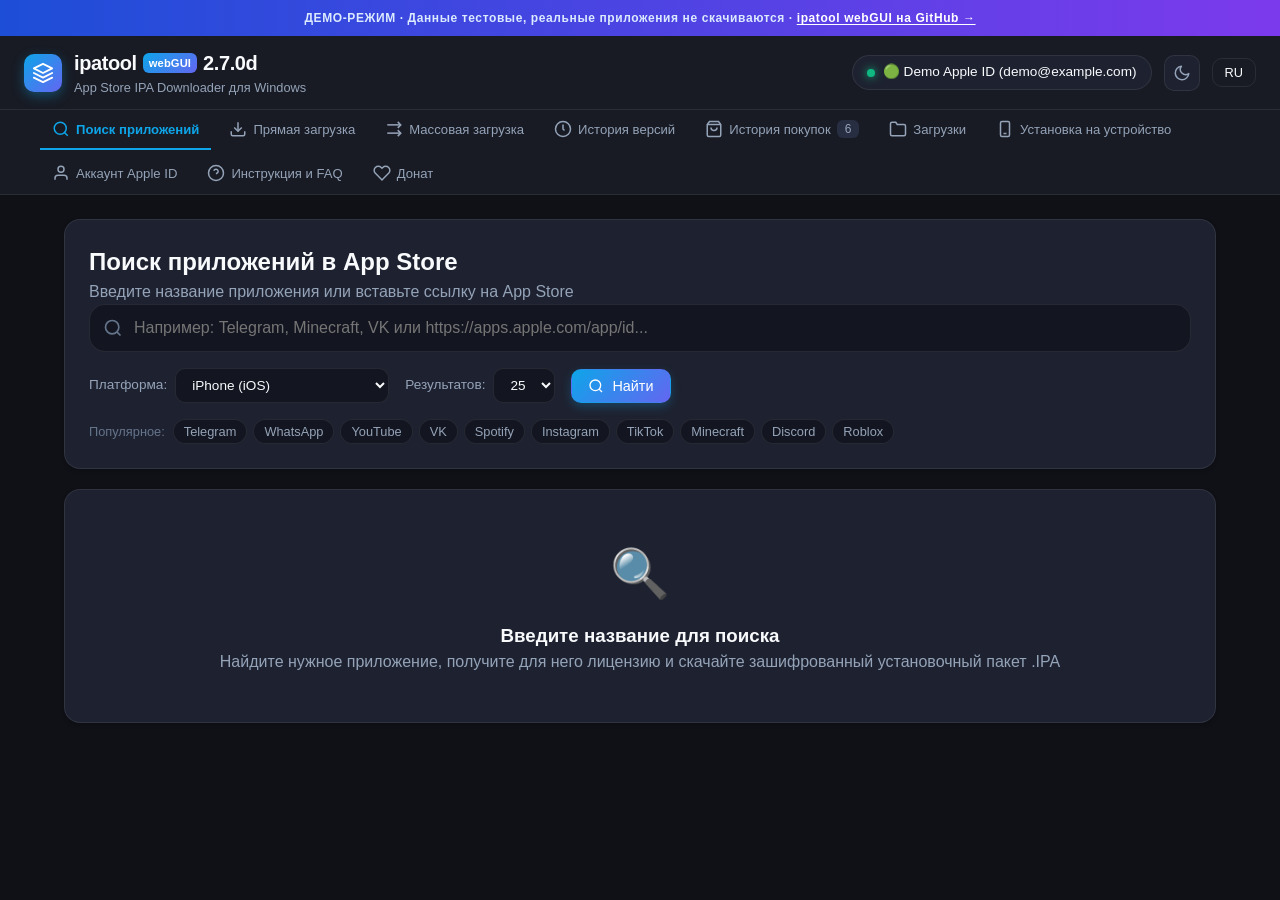
==== commit ab574264: "feat(docs): sync GitHub Pages demo with latest WebGUI features Co-authored-by: arena-agent <29705374" ====
--- a/docs/index.html
+++ b/docs/index.html
@@ -4,17 +4,17 @@
   <meta charset="UTF-8">
   <meta name="viewport" content="width=device-width, initial-scale=1.0">
   <title>Демо ipatool webGUI — скачивание IPA из App Store</title>
-  <meta name="description" content="Интерактивная демонстрация ipatool webGUI на тестовых данных: поиск, скачивание и установка IPA-файлов из App Store (iOS, iPadOS, tvOS). Исходный код, сборки и документация — в репозитории на GitHub.">
+  <meta name="description" content="Интерактивная демонстрация ipatool webGUI на тестовых данных: поиск, скачивание и установка IPA-файлов из App Store (iOS, iPadOS, tvOS, watchOS, visionOS, macOS). Исходный код, сборки и документация — в репозитории на GitHub.">
   <!-- The repository is the canonical destination: this page is only a demo
        of it, so all ranking signals are consolidated on the repo URL. It must
        stay indexable for the canonical hint to be seen at all. -->
-  <link rel="canonical" href="https://github.com/pdx15/ipatool-sapfix-webGUI">
+  <link rel="canonical" href="https://github.com/pdx15/ipatool-webGUI">
   <meta name="robots" content="index, follow">
   <meta property="og:type" content="website">
   <meta property="og:title" content="Демо ipatool webGUI — скачивание IPA из App Store">
   <meta property="og:description" content="Интерактивная демонстрация ipatool webGUI на тестовых данных. Исходный код и сборки — на GitHub.">
-  <meta property="og:url" content="https://pdx15.github.io/ipatool-sapfix-webGUI/">
-  <meta property="og:image" content="https://pdx15.github.io/ipatool-sapfix-webGUI/assets/social-preview.png">
+  <meta property="og:url" content="https://pdx15.github.io/ipatool-webGUI/">
+  <meta property="og:image" content="https://pdx15.github.io/ipatool-webGUI/assets/social-preview.png">
   <meta name="twitter:card" content="summary_large_image">
   <link rel="stylesheet" href="assets/style.css">
 </head>
@@ -23,7 +23,7 @@
     ДЕМО-РЕЖИМ · Данные тестовые, реальные приложения не скачиваются ·
     <a
       class="demo-banner-link"
-      href="https://github.com/pdx15/ipatool-sapfix-webGUI"
+      href="https://github.com/pdx15/ipatool-webGUI"
       target="_blank"
       rel="noopener noreferrer"
       title="ipatool webGUI на GitHub: исходный код, сборки и документация"
@@ -38,7 +38,7 @@
         </svg>
       </div>
       <div class="brand-text">
-        <span class="brand-title">ipatool <span class="badge-gui">webGUI</span></span>
+        <span class="brand-title">ipatool <span class="badge-gui">webGUI</span><a id="brand-version" class="brand-version" href="https://github.com/pdx15/ipatool-webGUI/releases" target="_blank" rel="noopener noreferrer" style="display:none"></a><a id="brand-update-pill" class="brand-update-pill" href="https://github.com/pdx15/ipatool-webGUI/releases" target="_blank" rel="noopener noreferrer" style="display:none"></a></span>
         <span class="brand-subtitle" data-i18n="app_subtitle">App Store IPA Downloader для Windows</span>
       </div>
     </div>
@@ -189,6 +189,9 @@
                 <option value="iphone" selected>iPhone (iOS)</option>
                 <option value="ipad">iPad (iPadOS)</option>
                 <option value="appletv">Apple TV (tvOS)</option>
+                <option value="watchos">Apple Watch (watchOS)</option>
+                <option value="visionos">Apple Vision Pro (visionOS)</option>
+                <option value="macos">Mac (macOS)</option>
               </select>
             </div>
 
@@ -300,6 +303,9 @@
                 <option value="iphone" selected>iPhone (iOS)</option>
                 <option value="ipad">iPad (iPadOS)</option>
                 <option value="appletv">Apple TV (tvOS)</option>
+                <option value="watchos">Apple Watch (watchOS)</option>
+                <option value="visionos">Apple Vision Pro (visionOS)</option>
+                <option value="macos">Mac (macOS)</option>
               </select>
             </div>
 
@@ -321,9 +327,10 @@
                 type="text" 
                 id="direct-output-path" 
                 class="input-control" 
-                placeholder="По умолчанию: текущая папка или Загрузки"
+                data-i18n-placeholder="output_folder_placeholder"
+                placeholder="По умолчанию: папка apps в текущей папке"
               >
-              <button type="button" class="btn btn-outline" onclick="openOutputFolder()" title="Открыть текущую папку">
+              <button type="button" class="btn btn-outline" onclick="openOutputFolder(document.getElementById('direct-output-path').value.trim())" title="Открыть папку сохранения">
                 📂 <span data-i18n="open_folder_btn">Открыть</span>
               </button>
             </div>
@@ -400,6 +407,9 @@
                 <option value="iphone" selected>iPhone (iOS)</option>
                 <option value="ipad">iPad (iPadOS)</option>
                 <option value="appletv">Apple TV (tvOS)</option>
+                <option value="watchos">Apple Watch (watchOS)</option>
+                <option value="visionos">Apple Vision Pro (visionOS)</option>
+                <option value="macos">Mac (macOS)</option>
               </select>
             </div>
 
@@ -410,9 +420,10 @@
                   type="text"
                   id="batch-output-path"
                   class="input-control"
-                  placeholder="По умолчанию: текущая папка или Загрузки"
+                  data-i18n-placeholder="output_folder_placeholder"
+                  placeholder="По умолчанию: папка apps в текущей папке"
                 >
-                <button type="button" class="btn btn-outline" onclick="openOutputFolder()" title="Открыть текущую папку">
+                <button type="button" class="btn btn-outline" onclick="openOutputFolder(document.getElementById('batch-output-path').value.trim())" title="Открыть папку сохранения">
                   📂 <span data-i18n="open_folder_btn">Открыть</span>
                 </button>
               </div>
@@ -573,9 +584,22 @@
               required
             >
           </div>
-          <button type="submit" id="versions-btn" class="btn btn-primary">
-            <span data-i18n="fetch_versions_btn">Получить версии</span>
-          </button>
+          <div class="search-options">
+            <div class="option-group">
+              <label for="versions-platform" data-i18n="platform_label">Платформа:</label>
+              <select id="versions-platform" class="select-control">
+                <option value="iphone" selected>iPhone (iOS)</option>
+                <option value="ipad">iPad (iPadOS)</option>
+                <option value="appletv">Apple TV (tvOS)</option>
+                <option value="watchos">Apple Watch (watchOS)</option>
+                <option value="visionos">Apple Vision Pro (visionOS)</option>
+                <option value="macos">Mac (macOS)</option>
+              </select>
+            </div>
+            <button type="submit" id="versions-btn" class="btn btn-primary">
+              <span data-i18n="fetch_versions_btn">Получить версии</span>
+            </button>
+          </div>
         </form>
 
         <div id="versions-loading" class="state-container" style="display:none">
@@ -638,6 +662,27 @@
           <div class="search-input-wrapper">
             <input type="text" id="purchases-filter" data-i18n-placeholder="purchases_filter_placeholder" placeholder="Фильтр по названию, Bundle ID или App ID" oninput="renderPurchases()">
           </div>
+          <div class="option-group purchases-os-filter-group">
+            <label for="purchases-os-filter" data-i18n="purchases_os_label">ОС:</label>
+            <select id="purchases-os-filter" class="select-control" onchange="renderPurchases()">
+              <option value="all" data-i18n="purchases_os_all" selected>Все ОС</option>
+              <option value="iOS">iOS</option>
+              <option value="iPadOS">iPadOS</option>
+              <option value="macOS">macOS</option>
+              <option value="tvOS">tvOS</option>
+              <option value="watchOS">watchOS</option>
+              <option value="visionOS">visionOS</option>
+            </select>
+          </div>
+          <label class="purchases-hidden-toggle" id="purchases-hidden-toggle-wrap" title="Показать только приложения, скрытые или удалённые из региональной витрины App Store">
+            <input type="checkbox" id="purchases-only-hidden" onchange="renderPurchases()">
+            <span class="purchases-hidden-toggle-track"><span class="purchases-hidden-toggle-thumb"></span></span>
+            <span class="purchases-hidden-toggle-label">
+              <span class="badge-hidden-storefront">!</span>
+              <span data-i18n="purchases_only_hidden">Только скрытые</span>
+              <span id="purchases-hidden-count" class="purchases-hidden-count">0</span>
+            </span>
+          </label>
           <div class="purchases-toolbar-right">
             <span id="purchases-count-badge" class="badge">0</span>
             <button type="button" class="btn btn-outline btn-sm" onclick="exportPurchasesList()">
@@ -835,7 +880,7 @@
       </div>
     </section>
 
-    <!-- TAB 5: Account & Sessions -->
+    <!-- TAB 5: Account -->
     <section id="tab-account" class="tab-content">
       <div class="account-grid">
 
@@ -875,9 +920,6 @@
             </div>
 
             <div class="account-actions">
-              <button class="btn btn-outline" onclick="exportSession()">
-                📤 <span data-i18n="export_session_btn">Экспорт сессии (JSON)</span>
-              </button>
               <button class="btn btn-danger" onclick="confirmLogout()">
                 🚪 <span data-i18n="logout_btn">Выйти из аккаунта</span>
               </button>
@@ -929,45 +971,8 @@
                 <button type="submit" id="login-submit-btn" class="btn btn-primary btn-lg full-width">
                   <span data-i18n="login_btn">Войти в Apple ID</span>
                 </button>
-                <!-- Alternative macOS-only login: GSA -> MZFinance (stable,
-                     bypasses the glitchy native/fast path). Visible only on macOS. -->
-                <button type="button" id="login-test-btn" class="btn btn-outline btn-lg full-width" style="display:none" onclick="handleTestLogin(event)">
-                  <span data-i18n="login_test_btn">Войти в Apple ID SKIP</span>
-                </button>
-                <small class="form-hint" id="login-test-hint" style="display:none" data-i18n="login_test_hint">Если при авторизации через «Войти в Apple ID» возникают ошибки (HTTP 403, «An unknown error has occurred», ошибки GSA/SRP или проблемы с 2FA), используйте альтернативный метод авторизации через «Войти в Apple ID SKIP».</small>
               </div>
             </form>
-          </div>
-        </div>
-
-        <!-- Session Import / Export Card -->
-        <div class="card">
-          <div class="card-header">
-            <h3 data-i18n="session_mgmt_title">Сессии и Перенос</h3>
-            <p class="text-secondary" data-i18n="session_mgmt_desc">Импортируйте сессию, созданную на другом устройстве, чтобы не вводить пароль и 2FA повторно</p>
-          </div>
-
-          <div class="session-tools">
-            <div class="tool-box">
-              <h4 data-i18n="import_session_title">📥 Импорт файла сессии</h4>
-              <p class="text-secondary" data-i18n="import_session_desc">Выберите ранее сохраненный файл <code>account-session.json</code>:</p>
-              
-              <div class="file-dropzone" onclick="document.getElementById('session-file-input').click()">
-                <input type="file" id="session-file-input" accept=".json" style="display:none" onchange="handleSessionFileUpload(event)">
-                <div class="dropzone-content">
-                  <span class="dropzone-icon">📄</span>
-                  <span data-i18n="dropzone_text">Нажмите, чтобы выбрать .json файл сессии</span>
-                </div>
-              </div>
-
-              <div class="paste-json-box">
-                <label for="session-json-textarea" data-i18n="paste_json_label">Или вставьте JSON сессии напрямую:</label>
-                <textarea id="session-json-textarea" class="textarea-control" rows="3" placeholder='{"email":"...","passwordToken":"..."}'></textarea>
-                <button class="btn btn-outline btn-sm" onclick="importSessionFromText()">
-                  <span data-i18n="import_text_btn">Импортировать из текста</span>
-                </button>
-              </div>
-            </div>
           </div>
         </div>
 
@@ -1046,7 +1051,7 @@
             <details class="faq-item">
               <summary class="faq-question" data-i18n="faq_q6">Где сохраняются скачанные файлы .IPA?</summary>
               <div class="faq-answer" data-i18n="faq_a6">
-                <p>По умолчанию файлы сохраняются в рабочую папку программы или в папку "Загрузки". Вы можете открыть папку в любой момент, нажав кнопку <strong>"📂 Открыть папку загрузок"</strong> во вкладке "Загрузки".</p>
+                <p>По умолчанию файлы сохраняются в папку <code>apps</code> внутри рабочей папки программы. Вы можете открыть её в любой момент, нажав кнопку <strong>"📂 Открыть папку загрузок"</strong> во вкладке "Загрузки".</p>
               </div>
             </details>
 
--- a/docs/assets/style.css
+++ b/docs/assets/style.css
@@ -144,6 +144,92 @@
   letter-spacing: 0.01em;
 }
 
+.brand-version {
+  font-size: 1.25rem;
+  font-weight: 700;
+  letter-spacing: -0.02em;
+  color: var(--text-primary);
+  text-decoration: none;
+  transition: opacity 0.2s ease, transform 0.2s ease, filter 0.2s ease;
+}
+
+.brand-version:hover {
+  opacity: 0.85;
+}
+
+.brand-version.has-update {
+  background: linear-gradient(90deg, #f59e0b, #ef4444, #ec4899, #f59e0b);
+  background-size: 200% auto;
+  -webkit-background-clip: text;
+  background-clip: text;
+  -webkit-text-fill-color: transparent;
+  animation: brandVersionShimmer 2.6s linear infinite;
+  filter: drop-shadow(0 0 8px rgba(245, 158, 11, 0.45));
+}
+
+.brand-update-pill {
+  display: inline-flex;
+  align-items: center;
+  gap: 4px;
+  font-size: 0.72rem;
+  font-weight: 800;
+  line-height: 1;
+  padding: 4px 8px;
+  border-radius: 999px;
+  color: #fff;
+  text-decoration: none;
+  background: linear-gradient(135deg, #f59e0b 0%, #ef4444 100%);
+  box-shadow: 0 0 0 0 rgba(239, 68, 68, 0.65), 0 4px 12px rgba(239, 68, 68, 0.4);
+  animation: brandUpdatePulse 1.8s infinite;
+  letter-spacing: 0.01em;
+  white-space: nowrap;
+}
+
+.brand-update-pill:hover {
+  transform: translateY(-1px) scale(1.03);
+  filter: brightness(1.08);
+}
+
+@keyframes brandVersionShimmer {
+  0% {
+    background-position: 0% center;
+  }
+  100% {
+    background-position: 200% center;
+  }
+}
+
+@keyframes brandUpdatePulse {
+  0% {
+    box-shadow: 0 0 0 0 rgba(239, 68, 68, 0.65), 0 4px 12px rgba(239, 68, 68, 0.4);
+  }
+  70% {
+    box-shadow: 0 0 0 8px rgba(239, 68, 68, 0), 0 4px 14px rgba(245, 158, 11, 0.55);
+  }
+  100% {
+    box-shadow: 0 0 0 0 rgba(239, 68, 68, 0), 0 4px 12px rgba(239, 68, 68, 0.4);
+  }
+}
+
+.badge-hidden-storefront {
+  display: inline-flex;
+  align-items: center;
+  justify-content: center;
+  width: 18px;
+  height: 18px;
+  margin-left: 6px;
+  border-radius: 50%;
+  background: rgba(239, 68, 68, 0.16);
+  color: #ef4444;
+  border: 1px solid rgba(239, 68, 68, 0.55);
+  font-size: 0.75rem;
+  font-weight: 900;
+  line-height: 1;
+  vertical-align: middle;
+  cursor: help;
+  box-shadow: 0 0 8px rgba(239, 68, 68, 0.25);
+}
+
 .brand-subtitle {
   font-size: 0.8rem;
   color: var(--text-secondary);
@@ -503,19 +589,6 @@
   box-shadow: 0 0 0 3px rgba(14, 165, 233, 0.15);
 }
 
-.textarea-control {
-  width: 100%;
-  padding: 10px 14px;
-  background: var(--bg-input);
-  border: 1px solid var(--border-color);
-  border-radius: var(--radius-md);
-  color: var(--text-primary);
-  font-size: 0.85rem;
-  font-family: monospace;
-  outline: none;
-  resize: vertical;
-}
-
 .password-input-wrapper {
   position: relative;
   display: flex;
@@ -770,7 +843,7 @@
   color: var(--accent-primary);
 }
 
-/* Minimum supported iOS version badge shown next to the display version. */
+/* Minimum supported iOS version badge shown beside each historical build. */
 .badge-ios {
   background: rgba(139, 92, 246, 0.15);
   color: #a78bfa;
@@ -839,6 +912,24 @@
   flex: 1;
 }
 
+/* Keep the three official App Store actions inside the card at narrow widths. */
+.app-card:not(.removed-app-card):not(.batch-app-card) .app-actions {
+  display: grid;
+  grid-template-columns: repeat(3, minmax(0, 1fr));
+  gap: 8px;
+  min-width: 0;
+}
+
+.app-card:not(.removed-app-card):not(.batch-app-card) .app-actions .btn {
+  min-width: 0;
+  padding-left: 6px;
+  padding-right: 6px;
+  gap: 4px;
+  white-space: normal;
+  line-height: 1.2;
+  text-align: center;
+}
+
 /* STATE CONTAINERS (Loading / Empty) */
 .state-container {
   text-align: center;
@@ -1100,12 +1191,6 @@
   font-size: 2rem;
   display: block;
   margin-bottom: 8px;
-}
-
-.paste-json-box {
-  display: flex;
-  flex-direction: column;
-  gap: 8px;
 }
 
 /* Alert Boxes */
@@ -1445,9 +1530,12 @@
 .batch-versions-details summary {
   cursor: pointer;
   list-style: none;
-  display: inline-flex;
+  display: flex;
+  width: 100%;
+  justify-content: center;
   align-items: center;
   gap: 6px;
+  padding: 8px 14px;
 }
 .batch-versions-details summary::-webkit-details-marker { display: none; }
 .batch-versions-box {
@@ -1457,7 +1545,9 @@
   padding: 8px;
   background: var(--bg-card);
   overflow-x: auto;
+  width: 100%;
   max-width: 100%;
+  box-sizing: border-box;
 }
 .batch-versions-table { width: 100%; }
 .batch-versions-table td, .batch-versions-table th { padding: 8px 12px; }
@@ -1471,13 +1561,15 @@
 
 /* Keep the version-history block from pushing past the app card edges when the
    Действие/Action column is expanded. */
-.batch-app-card .app-actions {
+.app-card.batch-app-card .app-actions {
+  display: flex;
   flex-direction: column;
   align-items: stretch;
+  width: 100%;
   min-width: 0;
   overflow: hidden;
 }
-.batch-app-card .app-actions .btn { flex: initial; }
+.app-card.batch-app-card .app-actions .btn { flex: initial; }
 
 .batch-filtered-row {
   display: flex;
@@ -1797,6 +1889,11 @@
   color: var(--text-muted);
 }
 
+.purchases-updated.is-stale {
+  color: #ef4444 !important;
+  font-weight: 600;
+}
+
 .purchases-toolbar {
   display: flex;
   align-items: center;
@@ -1896,6 +1993,103 @@
   margin: 4px 0 8px;
 }
 
+.purchases-hidden-toggle {
+  display: inline-flex;
+  align-items: center;
+  gap: 8px;
+  padding: 6px 12px;
+  border-radius: var(--radius-md);
+  background: var(--bg-input);
+  border: 1px solid var(--border-color);
+  cursor: pointer;
+  user-select: none;
+  transition: border-color 0.2s ease, background-color 0.2s ease;
+}
+
+.purchases-hidden-toggle:hover {
+  border-color: rgba(239, 68, 68, 0.55);
+}
+
+.purchases-hidden-toggle input {
+  position: absolute;
+  opacity: 0;
+  pointer-events: none;
+}
+
+.purchases-hidden-toggle-track {
+  position: relative;
+  width: 34px;
+  height: 18px;
+  background: var(--bg-elevated);
+  border-radius: 999px;
+  border: 1px solid var(--border-color);
+  transition: background-color 0.2s ease, border-color 0.2s ease;
+  flex-shrink: 0;
+}
+
+.purchases-hidden-toggle-thumb {
+  position: absolute;
+  top: 2px;
+  left: 2px;
+  width: 12px;
+  height: 12px;
+  border-radius: 50%;
+  background: var(--text-secondary);
+  transition: transform 0.2s ease, background-color 0.2s ease;
+}
+
+.purchases-hidden-toggle input:checked + .purchases-hidden-toggle-track {
+  background: rgba(239, 68, 68, 0.22);
+  border-color: rgba(239, 68, 68, 0.65);
+}
+
+.purchases-hidden-toggle input:checked + .purchases-hidden-toggle-track .purchases-hidden-toggle-thumb {
+  transform: translateX(16px);
+  background: #ef4444;
+}
+
+.purchases-hidden-toggle-label {
+  display: inline-flex;
+  align-items: center;
+  gap: 6px;
+  font-size: 0.85rem;
+  font-weight: 500;
+  color: var(--text-primary);
+  white-space: nowrap;
+}
+
+.purchases-hidden-toggle-label .badge-hidden-storefront {
+  margin-left: 0;
+}
+
+.purchases-hidden-count {
+  display: inline-flex;
+  align-items: center;
+  justify-content: center;
+  min-width: 20px;
+  height: 18px;
+  padding: 0 6px;
+  border-radius: 999px;
+  font-size: 0.72rem;
+  font-weight: 700;
+  background: rgba(239, 68, 68, 0.14);
+  color: #ef4444;
+}
+
+.purchases-os-filter-group {
+  display: inline-flex;
+  align-items: center;
+  gap: 8px;
+  flex-shrink: 0;
+}
+
+.purchases-os-filter-group .select-control {
+  padding: 6px 10px;
+  min-width: 112px;
+}
+
+
+
 .demo-banner { position: sticky; top: 0; z-index: 1000; padding: 9px 16px; text-align: center; color: #dbeafe; background: linear-gradient(90deg, #1d4ed8, #7c3aed); font-size: 12px; font-weight: 700; letter-spacing: .05em; }
 .demo-banner-link { color: #ffffff; text-decoration: underline; text-underline-offset: 2px; text-decoration-thickness: 1px; }
 .demo-banner-link:hover, .demo-banner-link:focus { color: #ffffff; text-decoration-thickness: 2px; }
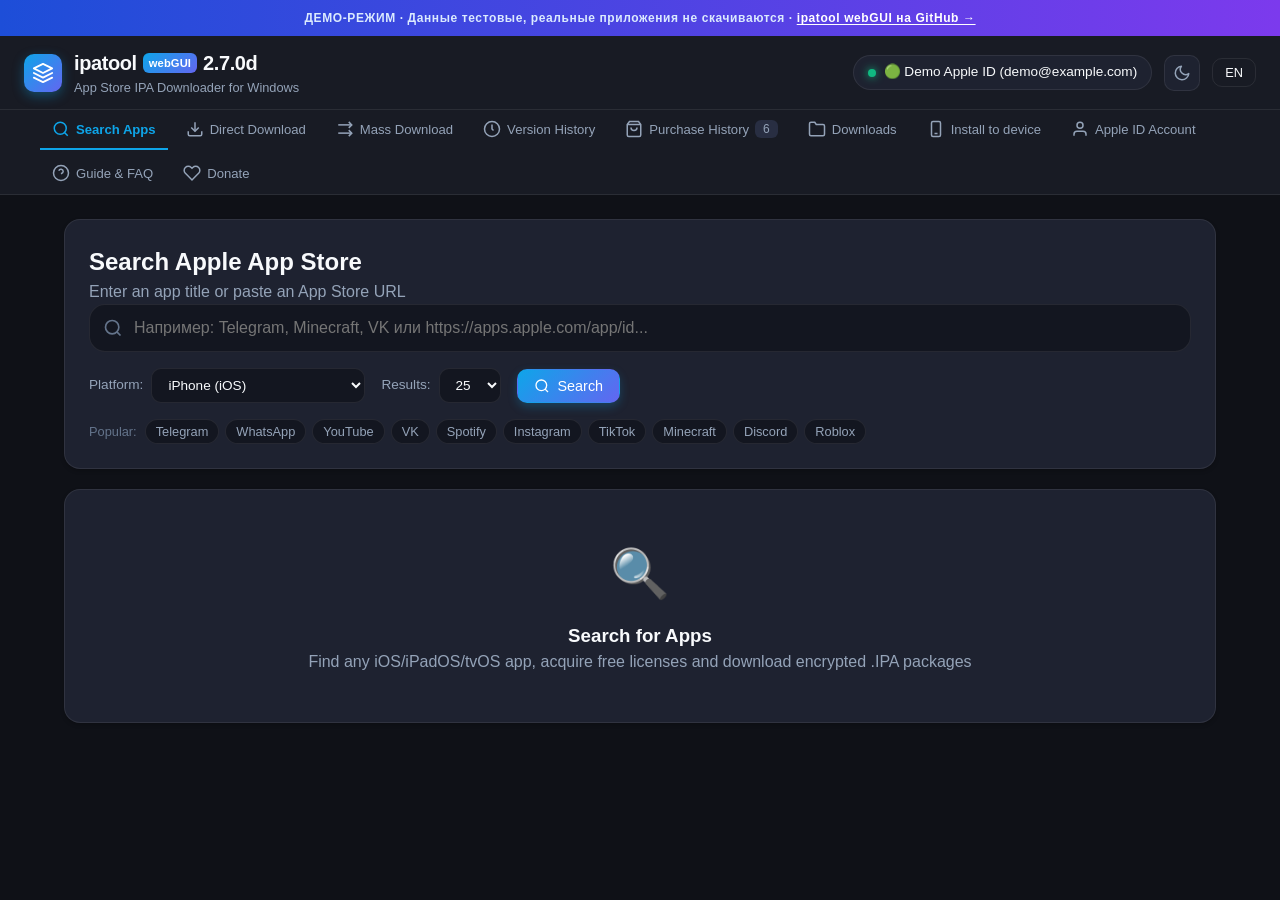
==== commit 5fe36b20: "Move localization into per-language files and auto-detect the language UI strings for the GUI and fo" ====
--- a/docs/index.html
+++ b/docs/index.html
@@ -69,8 +69,8 @@
         </svg>
       </button>
 
-      <!-- Language Switcher -->
-      <button id="lang-toggle" class="btn btn-outline btn-sm" onclick="toggleLanguage()">
+      <!-- Language Switcher: cycles through the languages listed in assets/locales/index.json -->
+      <button id="lang-toggle" class="btn btn-outline btn-sm" onclick="toggleLanguage()" title="Switch language" data-i18n-title="lang_toggle_title">
         <span id="lang-label">RU</span>
       </button>
     </div>
--- a/docs/assets/style.css
+++ b/docs/assets/style.css
@@ -1920,13 +1920,38 @@
 
 .purchases-table td code {
   font-size: 0.82rem;
+}
+
+.purchases-table td:nth-child(2) code {
   word-break: break-all;
 }
 
+.purchases-table th:nth-child(3),
+.purchases-table td:nth-child(3) {
+  white-space: nowrap;
+  min-width: 115px;
+}
+
+.purchases-table td:nth-child(3) code {
+  white-space: nowrap;
+  word-break: normal;
+}
+
+.purchases-table th:nth-child(4),
+.purchases-table td:nth-child(4) {
+  white-space: nowrap;
+}
+
+.purchases-table th:nth-child(5),
+.purchases-table td:nth-child(5) {
+  width: 1%;
+  white-space: nowrap;
+}
+
 .purchases-table .purchases-row-actions {
   display: flex;
   gap: 6px;
-  flex-wrap: wrap;
+  flex-wrap: nowrap;
 }
 
 #purchases-refresh-btn svg {
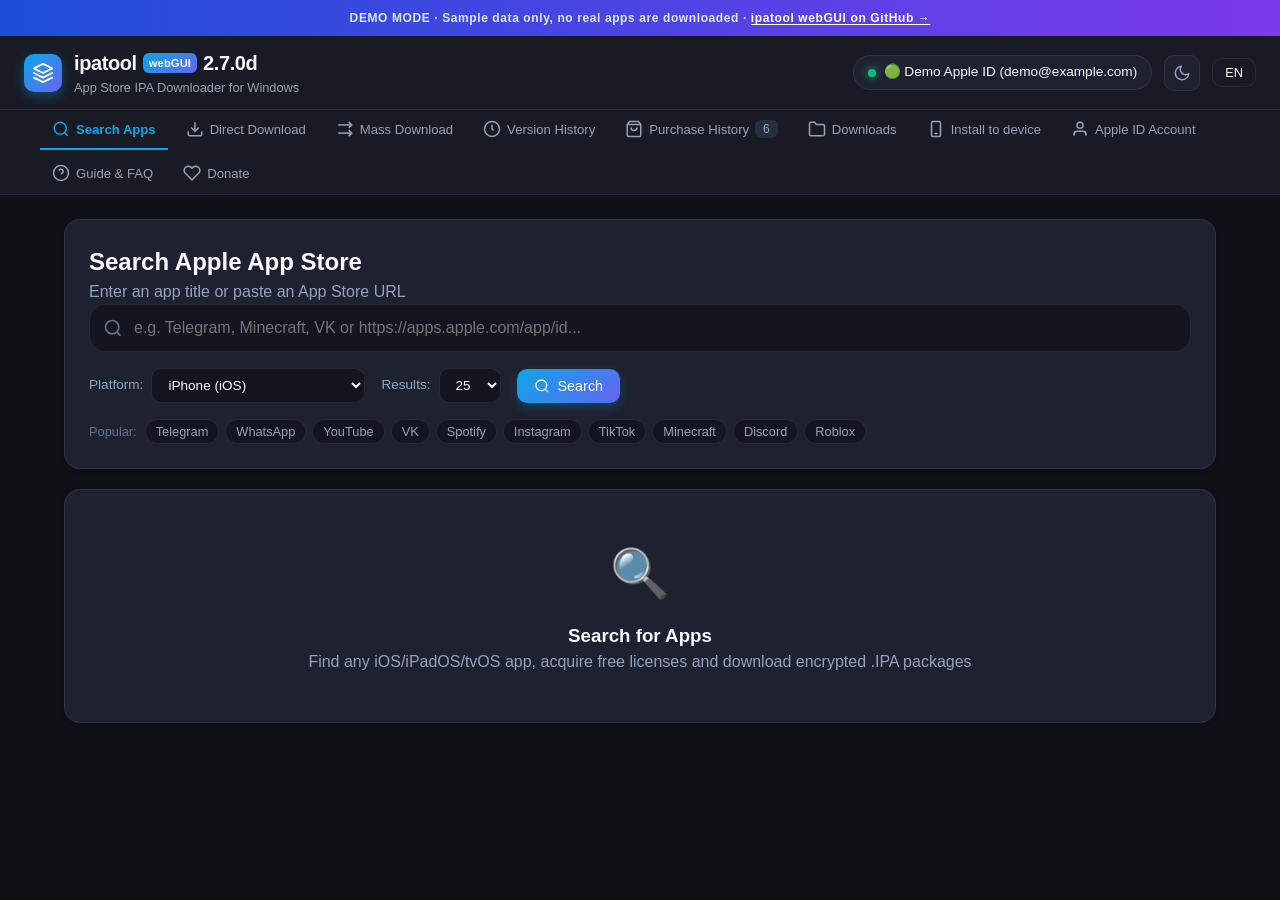
==== commit a17acd29: "Add Vietnamese, German, Chinese and Hindi locales; remove hardcoded strings - locales/index.json now" ====
--- a/docs/index.html
+++ b/docs/index.html
@@ -3,7 +3,7 @@
 <head>
   <meta charset="UTF-8">
   <meta name="viewport" content="width=device-width, initial-scale=1.0">
-  <title>Демо ipatool webGUI — скачивание IPA из App Store</title>
+  <title data-i18n="window_title">t</title>
   <meta name="description" content="Интерактивная демонстрация ipatool webGUI на тестовых данных: поиск, скачивание и установка IPA-файлов из App Store (iOS, iPadOS, tvOS, watchOS, visionOS, macOS). Исходный код, сборки и документация — в репозитории на GitHub.">
   <!-- The repository is the canonical destination: this page is only a demo
        of it, so all ranking signals are consolidated on the repo URL. It must
@@ -20,14 +20,15 @@
 </head>
 <body>
   <div class="demo-banner">
-    ДЕМО-РЕЖИМ · Данные тестовые, реальные приложения не скачиваются ·
+    <span data-i18n="demo_banner">DEMO MODE · Sample data only, no real apps are downloaded ·</span>
     <a
       class="demo-banner-link"
       href="https://github.com/pdx15/ipatool-webGUI"
       target="_blank"
       rel="noopener noreferrer"
-      title="ipatool webGUI на GitHub: исходный код, сборки и документация"
-    >ipatool webGUI на GitHub →</a>
+      title="ipatool webGUI on GitHub: source code, builds and documentation"
+      data-i18n-title="demo_github_title"
+    ><span data-i18n="demo_github_link">ipatool webGUI on GitHub →</span></a>
   </div>
   <!-- Header / Navigation Bar -->
   <header class="navbar">
@@ -52,7 +53,7 @@
       </div>
 
       <!-- Theme Switcher -->
-      <button id="theme-toggle" class="icon-btn" title="Сменить тему" onclick="toggleTheme()">
+      <button id="theme-toggle" class="icon-btn" title="Toggle theme" data-i18n-title="theme_toggle_title" onclick="toggleTheme()">
         <svg id="theme-icon-dark" viewBox="0 0 24 24" fill="none" stroke="currentColor" stroke-width="2" stroke-linecap="round" stroke-linejoin="round">
           <path d="M21 12.79A9 9 0 1 1 11.21 3 7 7 0 0 0 21 12.79z"></path>
         </svg>
@@ -176,7 +177,7 @@
             <input 
               type="text" 
               id="search-input" 
-              placeholder="Например: Telegram, Minecraft, VK или https://apps.apple.com/app/id..." 
+              placeholder="e.g. Telegram, Minecraft, VK or https://apps.apple.com/app/id..." data-i18n-placeholder="search_placeholder" 
               autocomplete="off"
             >
             <button type="button" id="search-clear-btn" class="clear-btn" onclick="clearSearch()" style="display:none">✕</button>
@@ -265,7 +266,7 @@
         <div id="official-results-section">
           <div class="results-header" id="official-results-header">
             <h3 class="results-section-title" data-i18n="search_official_title">Результаты App Store</h3>
-            <span id="results-count" class="results-count-text">Найдено 0 приложений</span>
+            <span id="results-count" class="results-count-text" data-i18n="results_count_initial">Found apps: 0</span>
           </div>
           <div id="search-results-grid" class="apps-grid"></div>
         </div>
@@ -290,7 +291,7 @@
               type="text" 
               id="direct-app-id" 
               class="input-control" 
-              placeholder="например: org.telegram.Telegram-iOS, 686449807 или https://apps.apple.com/..."
+              placeholder="e.g. org.telegram.Telegram-iOS, 686449807 or https://apps.apple.com/..." data-i18n-placeholder="direct_id_placeholder"
               required
             >
             <small class="form-hint" data-i18n="direct_id_hint">Вы можете указать Bundle Identifier (например <code>com.example.app</code>), цифровой Track ID (например <code>686449807</code>) или ссылку на страницу в App Store.</small>
@@ -315,7 +316,7 @@
                 type="text" 
                 id="direct-version-id" 
                 class="input-control" 
-                placeholder="Оставьте пустым для последней версии"
+                placeholder="Leave empty for latest version" data-i18n-placeholder="version_id_placeholder"
               >
             </div>
           </div>
@@ -330,7 +331,7 @@
                 data-i18n-placeholder="output_folder_placeholder"
                 placeholder="По умолчанию: папка apps в текущей папке"
               >
-              <button type="button" class="btn btn-outline" onclick="openOutputFolder(document.getElementById('direct-output-path').value.trim())" title="Открыть папку сохранения">
+              <button type="button" class="btn btn-outline" onclick="openOutputFolder(document.getElementById('direct-output-path').value.trim())" title="Open output folder" data-i18n-title="open_output_folder_title">
                 📂 <span data-i18n="open_folder_btn">Открыть</span>
               </button>
             </div>
@@ -392,7 +393,7 @@
               id="batch-paste-area"
               class="input-control"
               rows="5"
-              placeholder="1Password 7: 568903335&#10;2ГИС: 1474481751&#10;568903335 246890568"
+              placeholder="1Password 7: 568903335&#10;Telegram: 686449807&#10;568903335 246890568" data-i18n-placeholder="batch_paste_placeholder"
             ></textarea>
           </div>
 
@@ -423,7 +424,7 @@
                   data-i18n-placeholder="output_folder_placeholder"
                   placeholder="По умолчанию: папка apps в текущей папке"
                 >
-                <button type="button" class="btn btn-outline" onclick="openOutputFolder(document.getElementById('batch-output-path').value.trim())" title="Открыть папку сохранения">
+                <button type="button" class="btn btn-outline" onclick="openOutputFolder(document.getElementById('batch-output-path').value.trim())" title="Open output folder" data-i18n-title="open_output_folder_title">
                   📂 <span data-i18n="open_folder_btn">Открыть</span>
                 </button>
               </div>
@@ -580,7 +581,7 @@
             <input 
               type="text" 
               id="versions-input" 
-              placeholder="Введите Bundle ID (например, org.telegram.Telegram-iOS) или App ID"
+              placeholder="Enter Bundle ID (e.g. org.telegram.Telegram-iOS) or App ID" data-i18n-placeholder="versions_search_placeholder"
               required
             >
           </div>
@@ -610,8 +611,8 @@
         <div id="versions-container" class="versions-result-wrapper" style="display:none">
           <div class="versions-meta-card">
             <div class="versions-header-info">
-              <h3 id="versions-app-title">Приложение</h3>
-              <span id="versions-count-badge" class="badge">0 версий</span>
+              <h3 id="versions-app-title" data-i18n="versions_app_default">App</h3>
+              <span id="versions-count-badge" class="badge" data-i18n="versions_count_zero">0 versions</span>
             </div>
             <p id="versions-app-bundle" class="text-secondary"></p>
           </div>
@@ -674,7 +675,7 @@
               <option value="visionOS">visionOS</option>
             </select>
           </div>
-          <label class="purchases-hidden-toggle" id="purchases-hidden-toggle-wrap" title="Показать только приложения, скрытые или удалённые из региональной витрины App Store">
+          <label class="purchases-hidden-toggle" id="purchases-hidden-toggle-wrap" title="Show only apps hidden or removed from the regional App Store storefront" data-i18n-title="purchases_hidden_toggle_tip">
             <input type="checkbox" id="purchases-only-hidden" onchange="renderPurchases()">
             <span class="purchases-hidden-toggle-track"><span class="purchases-hidden-toggle-thumb"></span></span>
             <span class="purchases-hidden-toggle-label">
@@ -814,7 +815,7 @@
             <span class="alert-icon" id="install-driver-icon">🖥️</span>
             <div>
               <strong id="install-driver-title" data-i18n="install_driver_check_title">Драйвер Apple Mobile Device Support</strong>
-              <p id="install-driver-text">Проверка драйвера...</p>
+              <p id="install-driver-text" data-i18n="install_driver_checking">Checking driver...</p>
               <span id="install-driver-links" style="margin-top:8px; display:inline-flex; gap:8px; flex-wrap:wrap;"></span>
             </div>
           </div>
@@ -898,7 +899,7 @@
                 <span id="account-initials">A</span>
               </div>
               <div class="account-user-meta">
-                <h3 id="account-user-name">Имя Фамилия</h3>
+                <h3 id="account-user-name" data-i18n="default_user_name">Apple User</h3>
                 <span id="account-user-email" class="text-secondary">email@example.com</span>
                 <span class="badge badge-success" data-i18n="badge_authenticated">Авторизован</span>
               </div>
@@ -988,7 +989,7 @@
               <span class="alert-icon" id="icloud-status-icon">💡</span>
               <div>
                 <strong data-i18n="anisette_alert_title">Для Windows-версии ipatool:</strong>
-                <p id="icloud-status-text">Проверка установленного iCloud…</p>
+                <p id="icloud-status-text" data-i18n="icloud_checking">Checking installed iCloud…</p>
                 <p id="icloud-status-actions" style="margin-top:8px;">
                   <a id="icloud-download-link" href="#" target="_blank" rel="noopener" class="btn btn-outline btn-sm" style="display:none;">
                     ⬇️ <span data-i18n="icloud_download_btn">Скачать iCloud для Windows</span>
@@ -1121,7 +1122,7 @@
                   <td>TRC20</td>
                   <td>
                     <code>TGm951N5TpuBKayeAP6vL8wAdB9vEvdMyo</code>
-                    <button type="button" class="copy-icon-btn" onclick="copyToClipboard('TGm951N5TpuBKayeAP6vL8wAdB9vEvdMyo')" title="Copy">📋</button>
+                    <button type="button" class="copy-icon-btn" onclick="copyToClipboard('TGm951N5TpuBKayeAP6vL8wAdB9vEvdMyo')" title="Copy" data-i18n-title="copy_tooltip">📋</button>
                   </td>
                 </tr>
                 <tr>
@@ -1129,7 +1130,7 @@
                   <td>ERC20</td>
                   <td>
                     <code>0xd938130bce0C9A6a8F83dDe4fEAF6A86847c148B</code>
-                    <button type="button" class="copy-icon-btn" onclick="copyToClipboard('0xd938130bce0C9A6a8F83dDe4fEAF6A86847c148B')" title="Copy">📋</button>
+                    <button type="button" class="copy-icon-btn" onclick="copyToClipboard('0xd938130bce0C9A6a8F83dDe4fEAF6A86847c148B')" title="Copy" data-i18n-title="copy_tooltip">📋</button>
                   </td>
                 </tr>
                 <tr>
@@ -1137,7 +1138,7 @@
                   <td>—</td>
                   <td>
                     <code>c1qhg00wd03fnhdpwhg8fa4a3tpshhmsf0uslw8nf</code>
-                    <button type="button" class="copy-icon-btn" onclick="copyToClipboard('c1qhg00wd03fnhdpwhg8fa4a3tpshhmsf0uslw8nf')" title="Copy">📋</button>
+                    <button type="button" class="copy-icon-btn" onclick="copyToClipboard('c1qhg00wd03fnhdpwhg8fa4a3tpshhmsf0uslw8nf')" title="Copy" data-i18n-title="copy_tooltip">📋</button>
                   </td>
                 </tr>
               </tbody>
@@ -1180,8 +1181,8 @@
     <div class="modal-card">
       <div class="modal-header">
         <div id="dl-modal-icon" class="modal-app-icon">📦</div>
-        <h3 id="dl-modal-title">Скачивание приложения</h3>
-        <p id="dl-modal-subtitle" class="text-secondary">Подготовка к загрузке...</p>
+        <h3 id="dl-modal-title" data-i18n="dl_modal_default_title">Downloading App</h3>
+        <p id="dl-modal-subtitle" class="text-secondary" data-i18n="dl_modal_default_subtitle">Preparing download...</p>
       </div>
 
       <div class="dl-progress-box">
@@ -1215,7 +1216,7 @@
       </div>
 
       <div id="dl-error-box" class="alert-error" style="display:none">
-        <span id="dl-error-text">Произошла ошибка</span>
+        <span id="dl-error-text" data-i18n="status_error_label">Error</span>
       </div>
 
       <div id="dl-warning-box" class="alert-warning" style="display:none">
